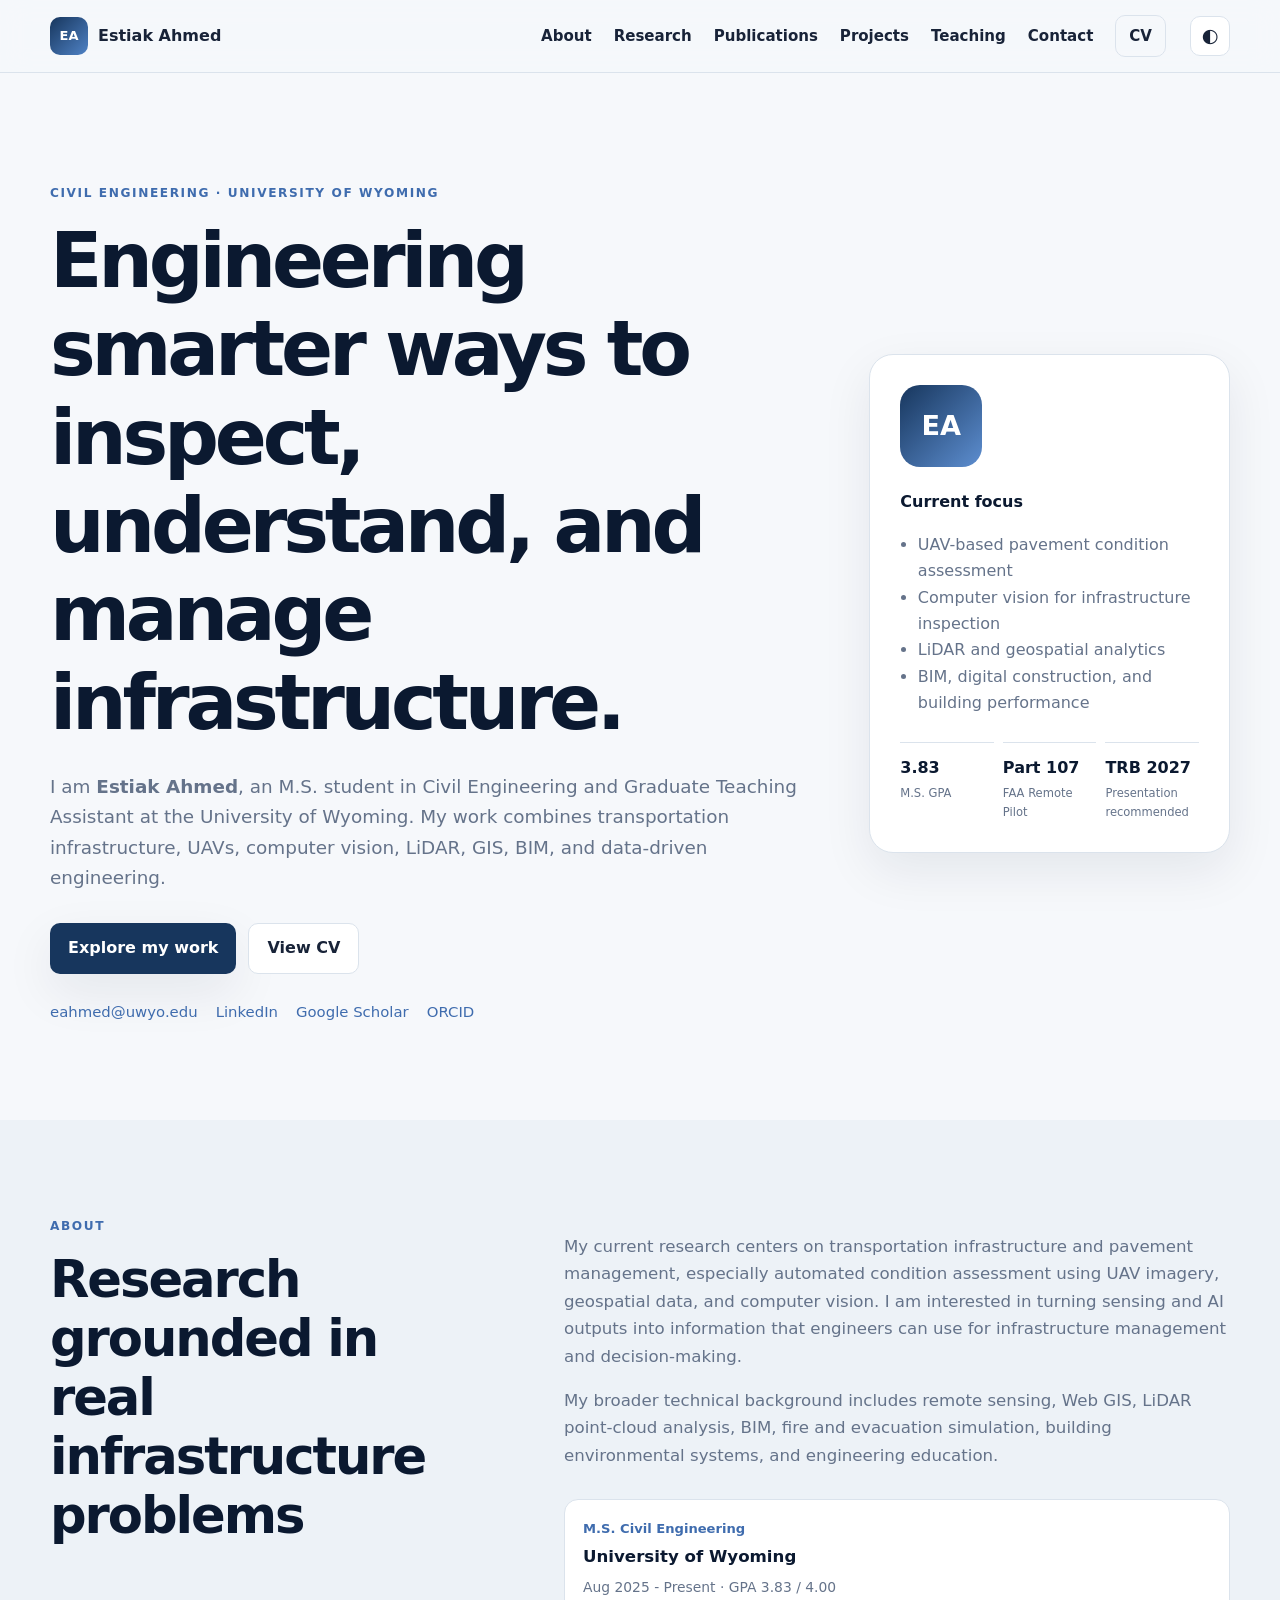
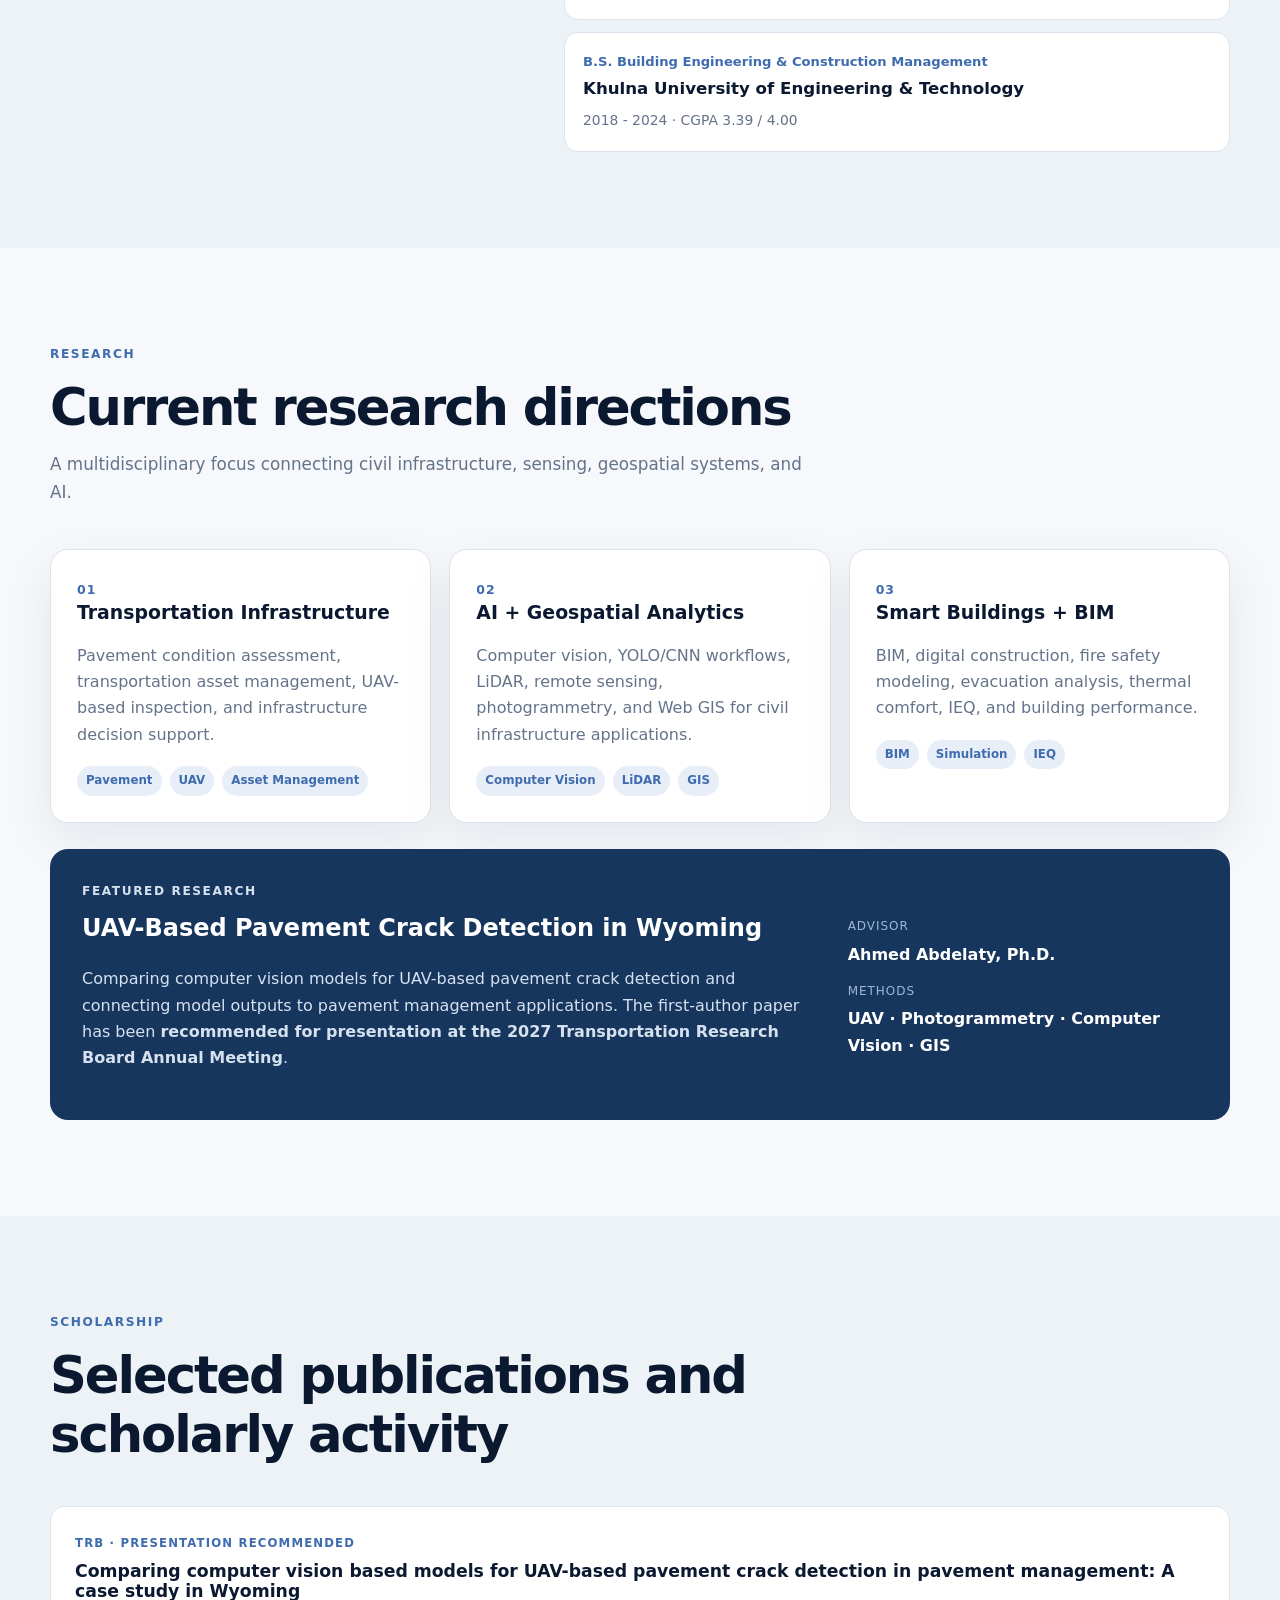
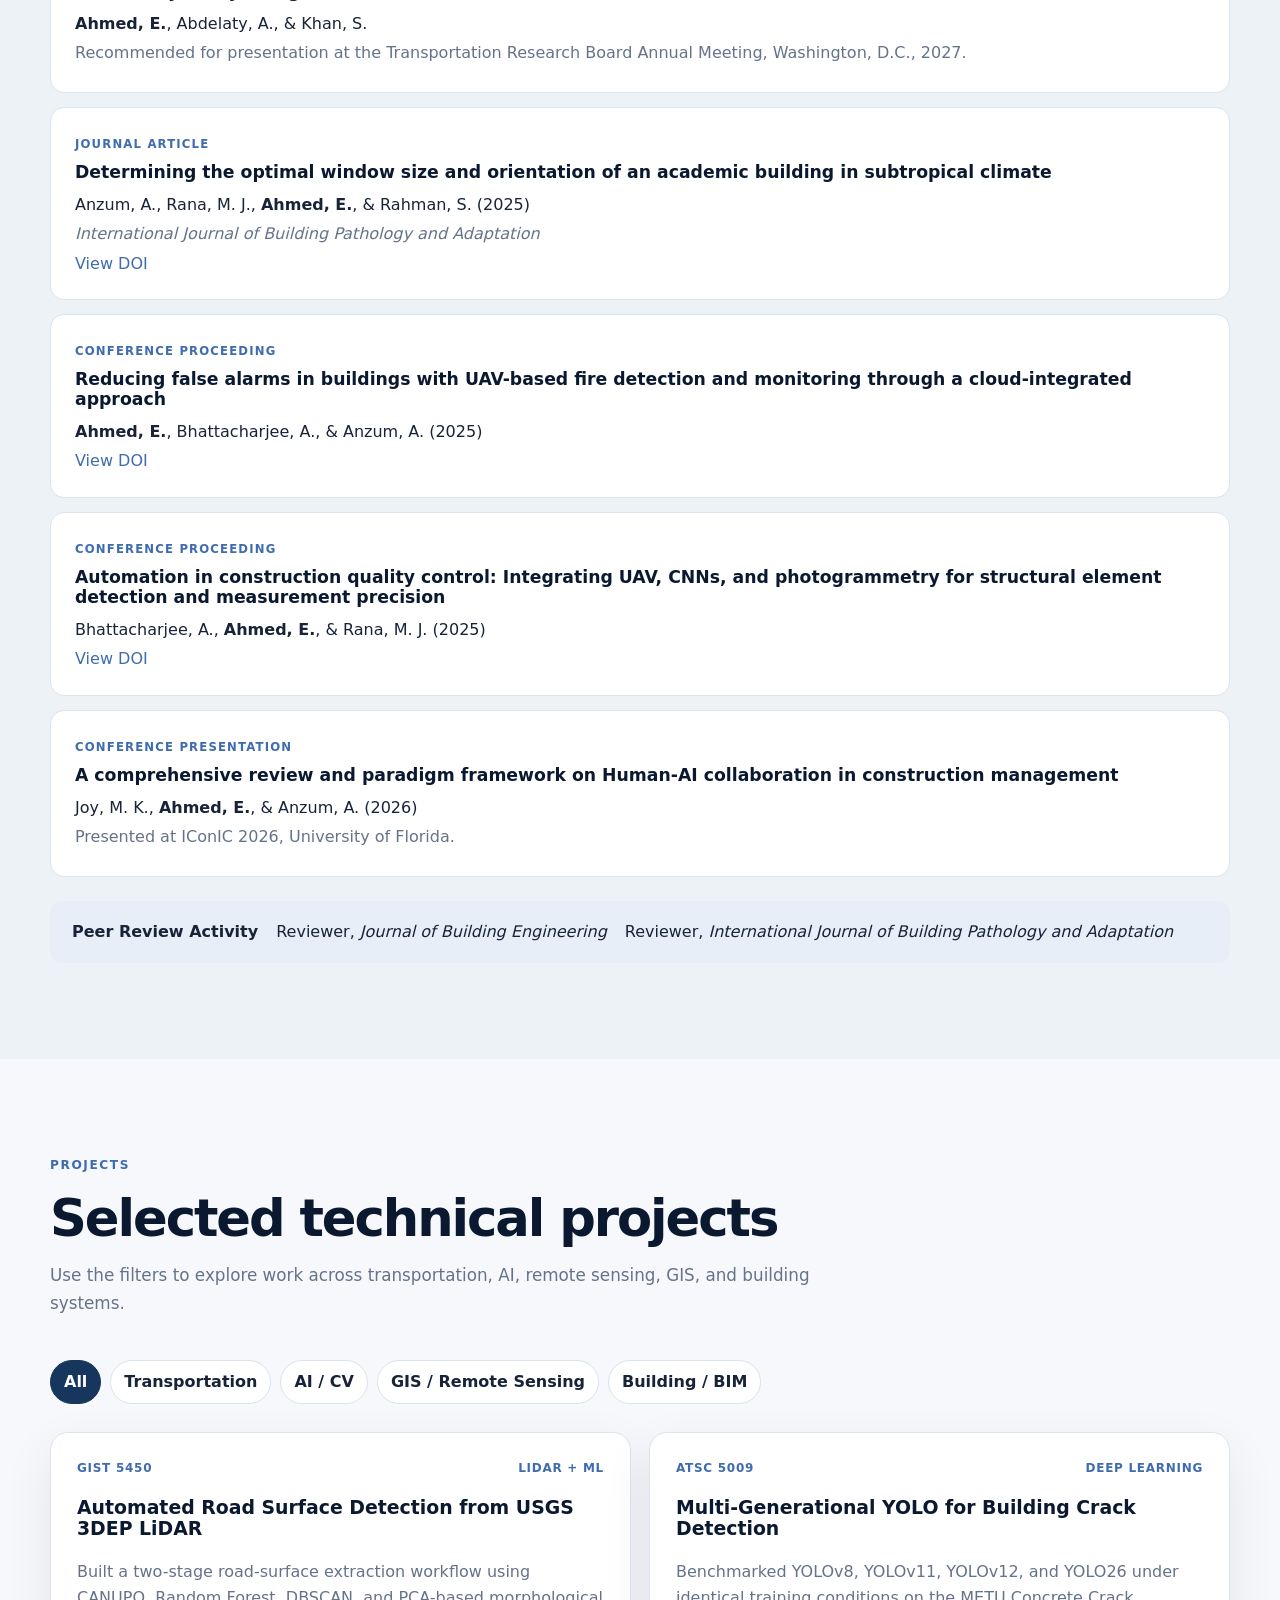
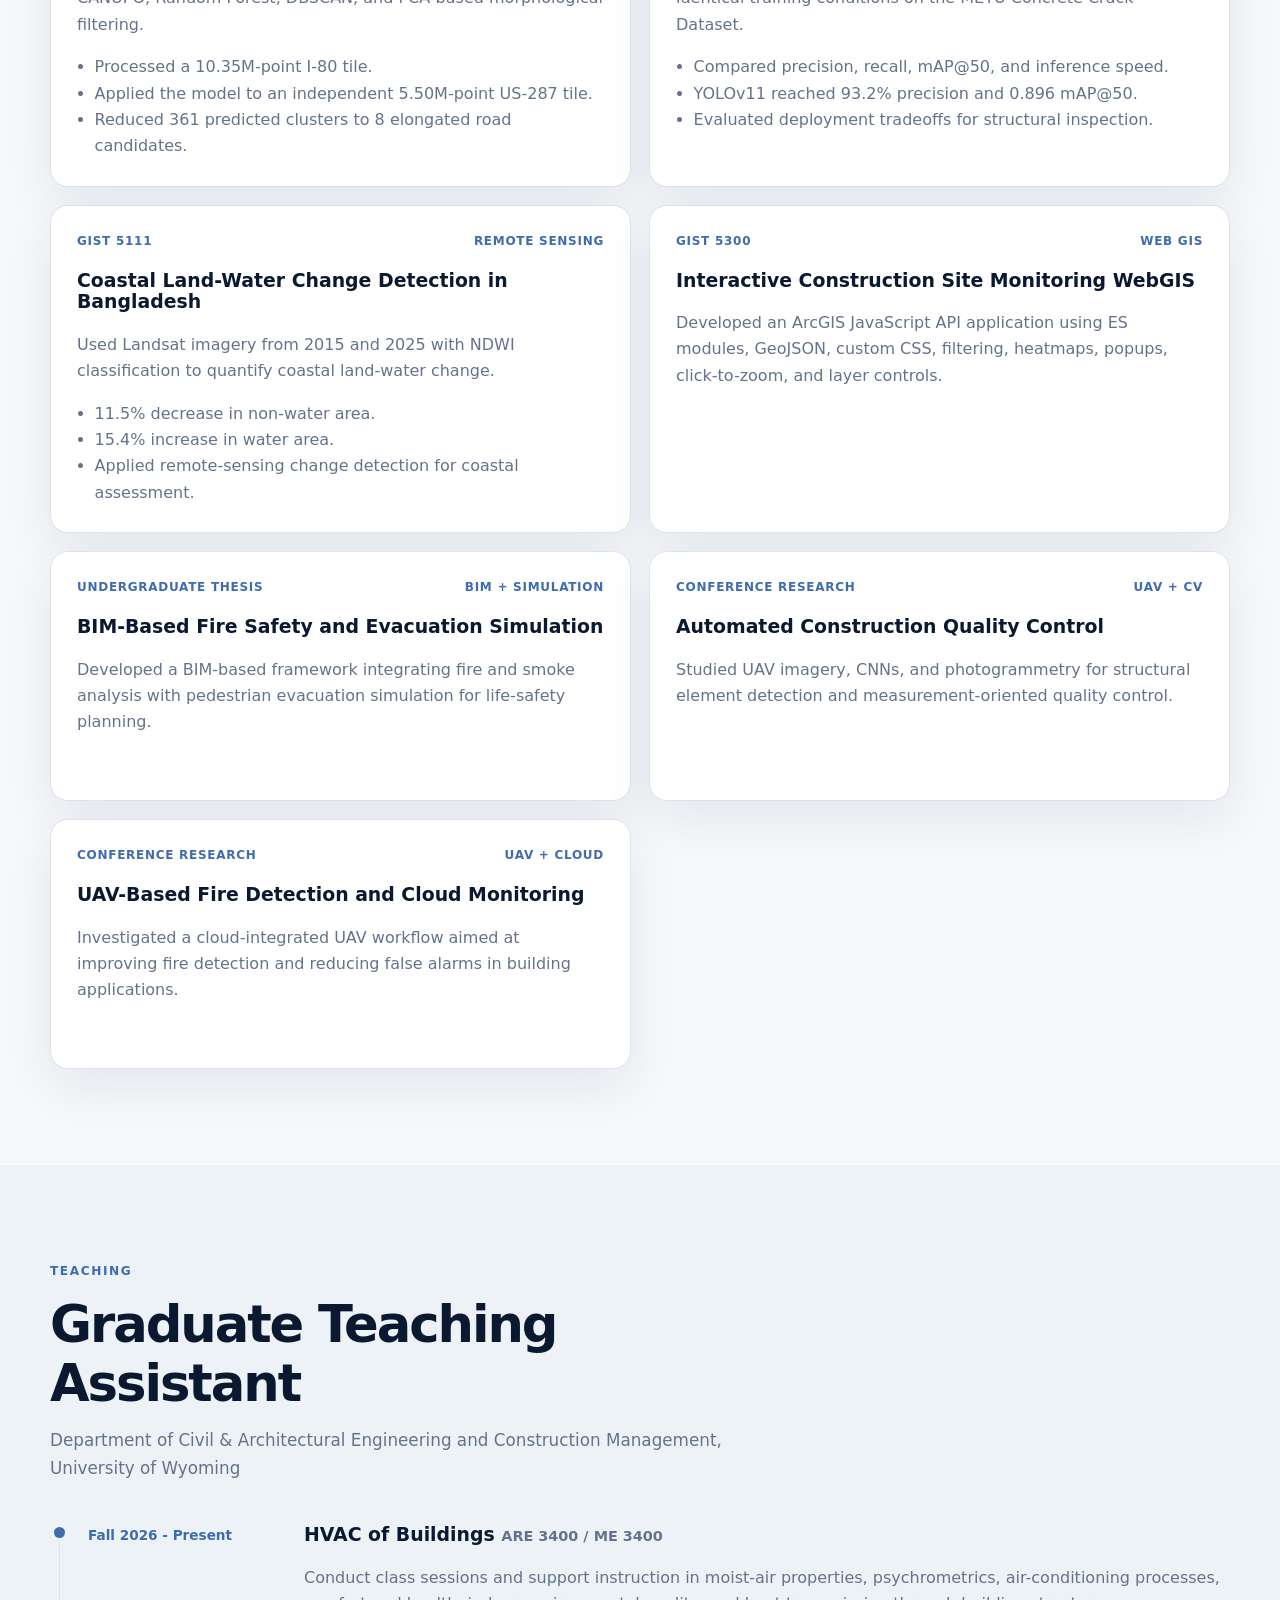
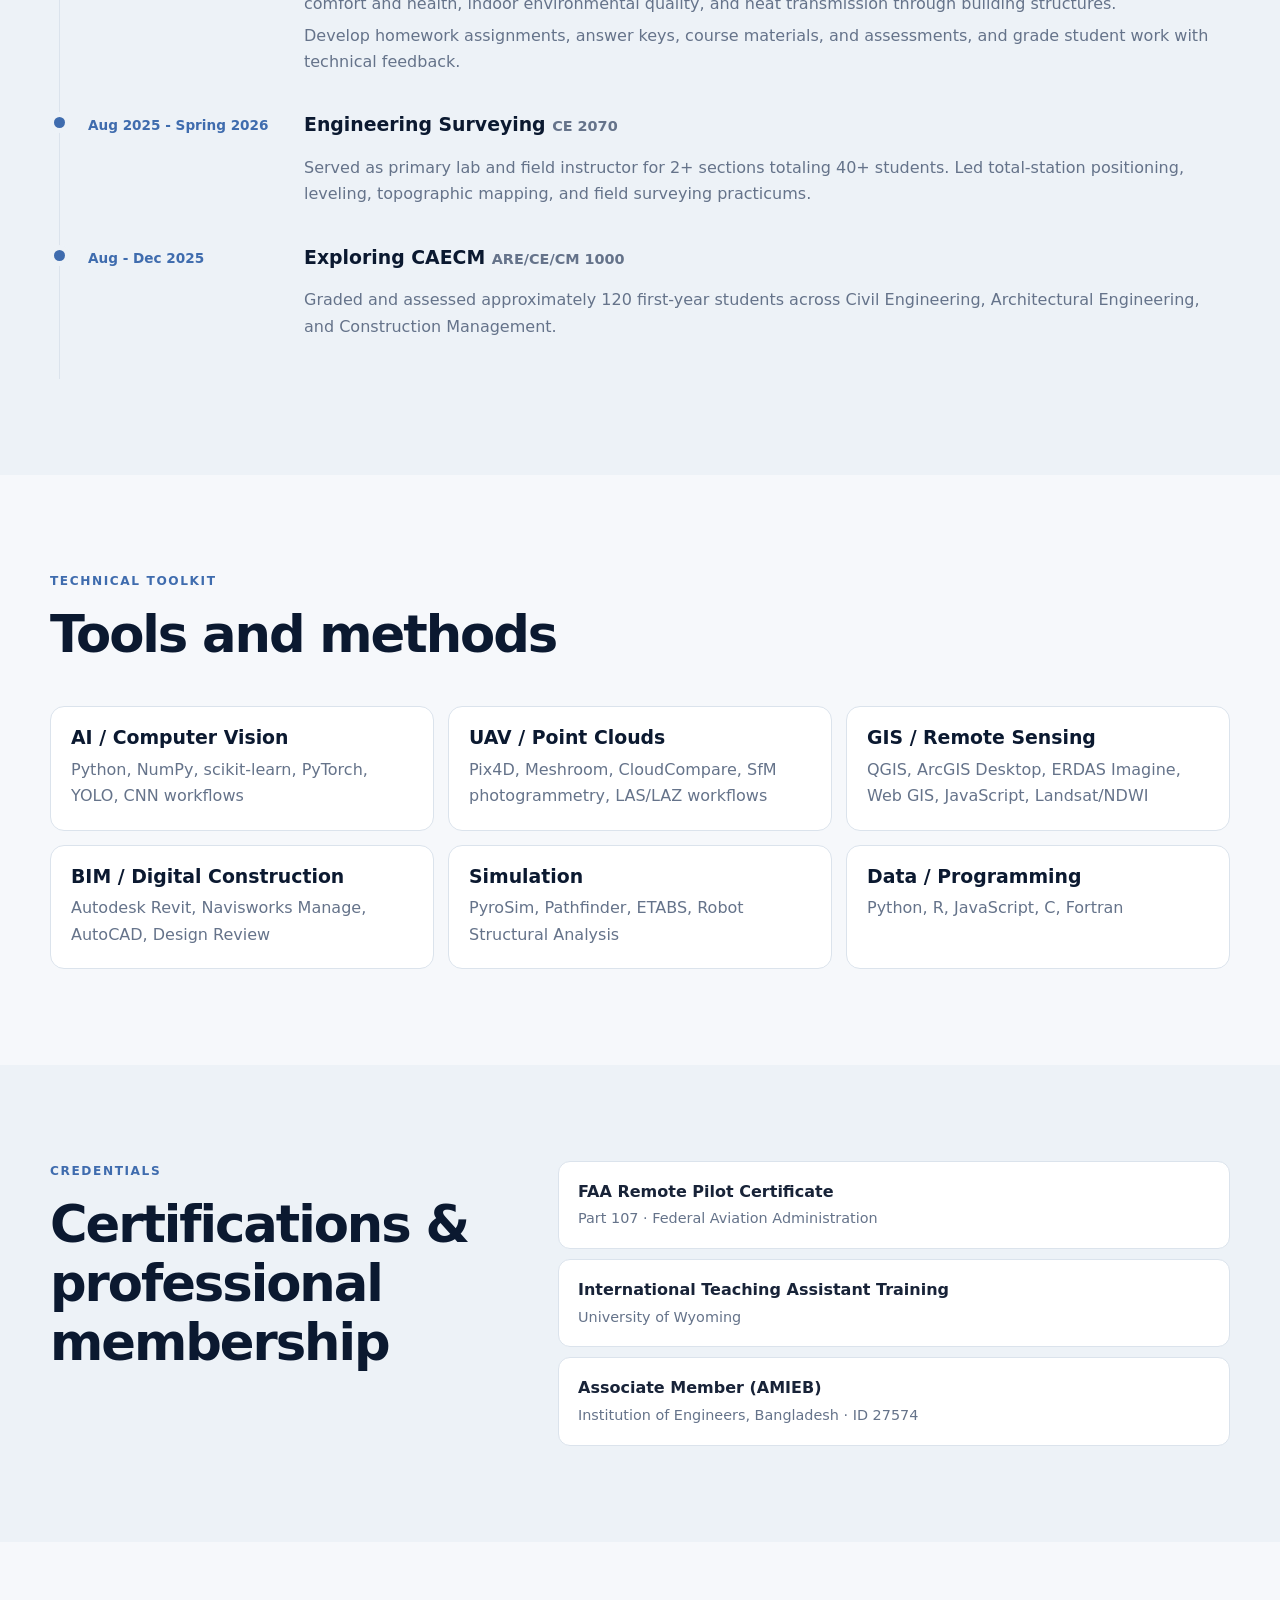
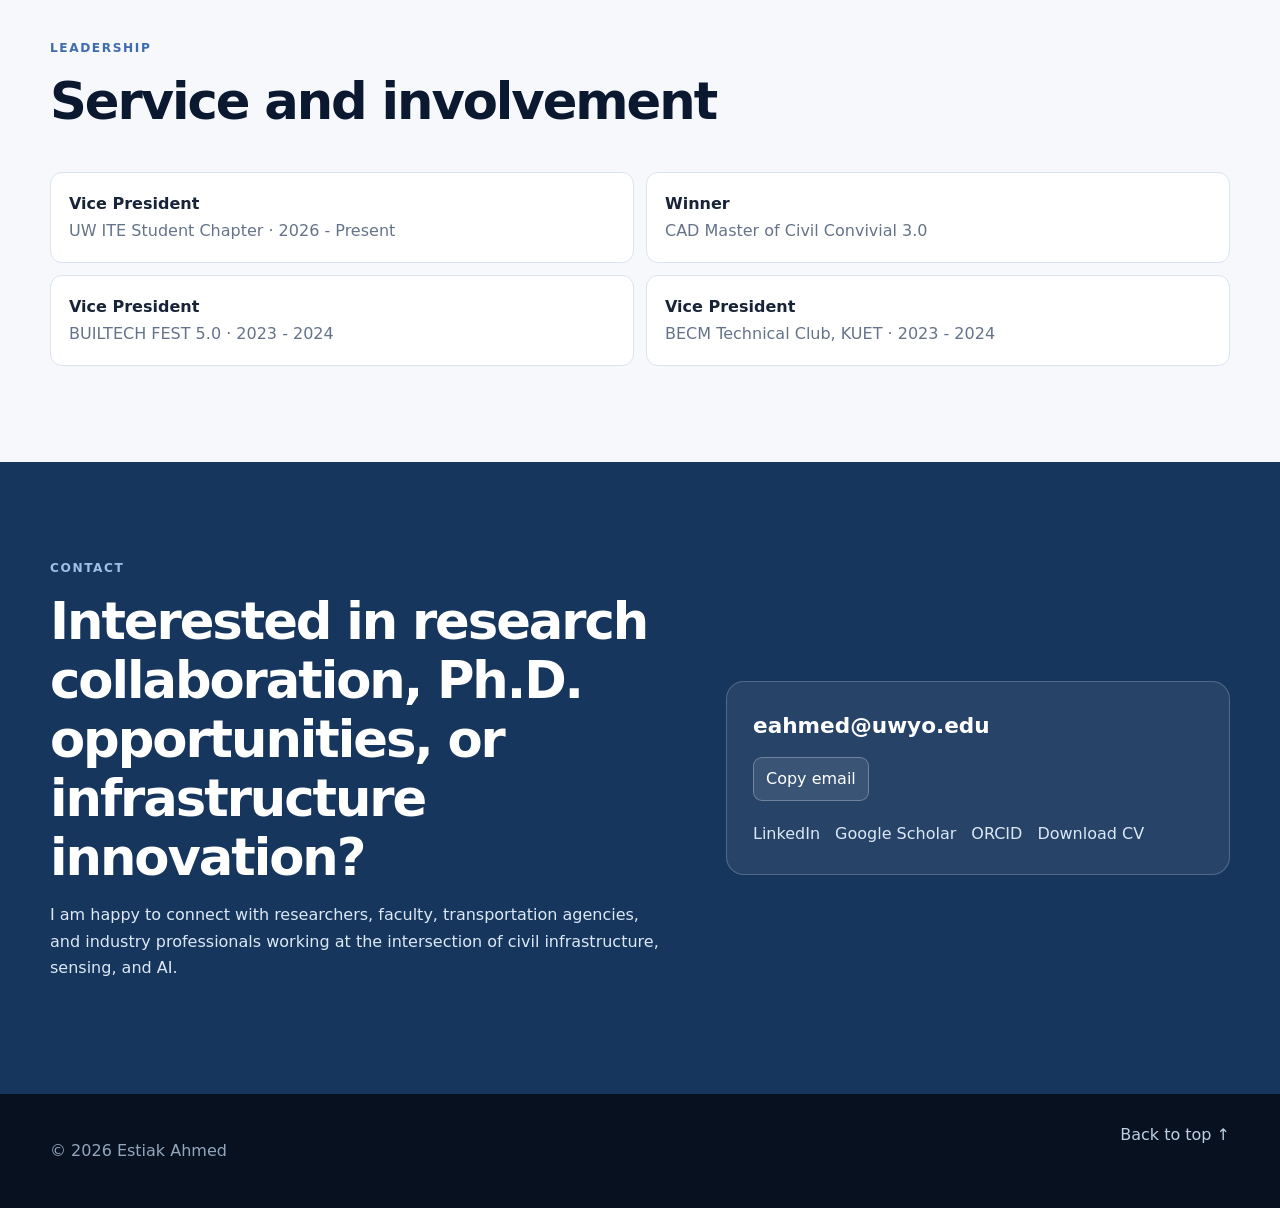
==== index.html @ f512a11a "Upload the website" ====
<!DOCTYPE html>
<html lang="en">
<head>
  <meta charset="UTF-8" />
  <meta name="viewport" content="width=device-width, initial-scale=1.0" />
  <meta name="description" content="Estiak Ahmed | Civil Engineering researcher working in transportation infrastructure, UAV inspection, computer vision, GIS, LiDAR, BIM, and building performance." />
  <meta name="keywords" content="Estiak Ahmed, Civil Engineering, University of Wyoming, UAV, Pavement, Computer Vision, LiDAR, GIS, BIM, Transportation, Research" />
  <meta name="author" content="Estiak Ahmed" />
  <meta property="og:title" content="Estiak Ahmed | Civil Engineering Researcher" />
  <meta property="og:description" content="Civil Engineering researcher at the University of Wyoming working on intelligent infrastructure inspection, UAVs, computer vision, GIS, LiDAR, and BIM." />
  <meta property="og:type" content="website" />
  <meta name="theme-color" content="#0b1930" />
  <title>Estiak Ahmed | Civil Engineering Researcher</title>
  <link rel="stylesheet" href="styles.css" />
</head>
<body>
<a class="skip-link" href="#main">Skip to content</a>
<header class="site-header" id="top"><div class="container nav-wrap">
  <a class="brand" href="#top"><span class="brand-mark">EA</span><span class="brand-text">Estiak Ahmed</span></a>
  <button class="nav-toggle" aria-label="Open navigation" aria-expanded="false"><span></span><span></span><span></span></button>
  <nav class="nav" aria-label="Primary navigation"><a href="#about">About</a><a href="#research">Research</a><a href="#publications">Publications</a><a href="#projects">Projects</a><a href="#teaching">Teaching</a><a href="#contact">Contact</a><a class="nav-cv" href="assets/Estiak_Ahmed_CV.pdf" target="_blank" rel="noopener">CV</a></nav>
  <button class="theme-toggle" aria-label="Toggle dark mode" title="Toggle dark mode">◐</button>
</div></header>
<main id="main">
<section class="hero section"><div class="container hero-grid">
<div class="hero-copy reveal"><p class="eyebrow">Civil Engineering · University of Wyoming</p><h1>Engineering smarter ways to inspect, understand, and manage infrastructure.</h1><p class="hero-lead">I am <strong>Estiak Ahmed</strong>, an M.S. student in Civil Engineering and Graduate Teaching Assistant at the University of Wyoming. My work combines transportation infrastructure, UAVs, computer vision, LiDAR, GIS, BIM, and data-driven engineering.</p><div class="hero-actions"><a class="button primary" href="#research">Explore my work</a><a class="button secondary" href="assets/Estiak_Ahmed_CV.pdf" target="_blank" rel="noopener">View CV</a></div><div class="hero-links"><a href="mailto:eahmed@uwyo.edu">eahmed@uwyo.edu</a><a href="https://www.linkedin.com/in/estiakahmed" target="_blank" rel="noopener">LinkedIn</a><a href="https://scholar.google.com/citations?hl=en&user=fXemIz8AAAAJ" target="_blank" rel="noopener">Google Scholar</a><a href="https://orcid.org/0009-0007-9692-7503" target="_blank" rel="noopener">ORCID</a></div></div>
<aside class="hero-card reveal"><div class="avatar">EA</div><p class="hero-card-title">Current focus</p><ul class="clean-list"><li>UAV-based pavement condition assessment</li><li>Computer vision for infrastructure inspection</li><li>LiDAR and geospatial analytics</li><li>BIM, digital construction, and building performance</li></ul><div class="quick-stats"><div><strong>3.83</strong><span>M.S. GPA</span></div><div><strong>Part 107</strong><span>FAA Remote Pilot</span></div><div><strong>TRB 2027</strong><span>Presentation recommended</span></div></div></aside>
</div></section>
<section class="section subtle" id="about"><div class="container split"><div class="section-heading reveal"><p class="eyebrow">About</p><h2>Research grounded in real infrastructure problems</h2></div><div class="prose reveal"><p>My current research centers on transportation infrastructure and pavement management, especially automated condition assessment using UAV imagery, geospatial data, and computer vision. I am interested in turning sensing and AI outputs into information that engineers can use for infrastructure management and decision-making.</p><p>My broader technical background includes remote sensing, Web GIS, LiDAR point-cloud analysis, BIM, fire and evacuation simulation, building environmental systems, and engineering education.</p><div class="education-card"><div><span class="label">M.S. Civil Engineering</span><strong>University of Wyoming</strong><small>Aug 2025 - Present · GPA 3.83 / 4.00</small></div><div><span class="label">B.S. Building Engineering & Construction Management</span><strong>Khulna University of Engineering & Technology</strong><small>2018 - 2024 · CGPA 3.39 / 4.00</small></div></div></div></div></section>
<section class="section" id="research"><div class="container"><div class="section-heading reveal"><p class="eyebrow">Research</p><h2>Current research directions</h2><p class="section-intro">A multidisciplinary focus connecting civil infrastructure, sensing, geospatial systems, and AI.</p></div><div class="card-grid three"><article class="info-card reveal"><span class="card-number">01</span><h3>Transportation Infrastructure</h3><p>Pavement condition assessment, transportation asset management, UAV-based inspection, and infrastructure decision support.</p><div class="tags"><span>Pavement</span><span>UAV</span><span>Asset Management</span></div></article><article class="info-card reveal"><span class="card-number">02</span><h3>AI + Geospatial Analytics</h3><p>Computer vision, YOLO/CNN workflows, LiDAR, remote sensing, photogrammetry, and Web GIS for civil infrastructure applications.</p><div class="tags"><span>Computer Vision</span><span>LiDAR</span><span>GIS</span></div></article><article class="info-card reveal"><span class="card-number">03</span><h3>Smart Buildings + BIM</h3><p>BIM, digital construction, fire safety modeling, evacuation analysis, thermal comfort, IEQ, and building performance.</p><div class="tags"><span>BIM</span><span>Simulation</span><span>IEQ</span></div></article></div><div class="featured-research reveal"><div><p class="eyebrow">Featured research</p><h3>UAV-Based Pavement Crack Detection in Wyoming</h3><p>Comparing computer vision models for UAV-based pavement crack detection and connecting model outputs to pavement management applications. The first-author paper has been <strong>recommended for presentation at the 2027 Transportation Research Board Annual Meeting</strong>.</p></div><div class="feature-meta"><span>Advisor</span><strong>Ahmed Abdelaty, Ph.D.</strong><span>Methods</span><strong>UAV · Photogrammetry · Computer Vision · GIS</strong></div></div></div></section>
<section class="section subtle" id="publications"><div class="container"><div class="section-heading reveal"><p class="eyebrow">Scholarship</p><h2>Selected publications and scholarly activity</h2></div><div class="publication-list">
<article class="publication reveal"><span class="pub-type">TRB · Presentation Recommended</span><h3>Comparing computer vision based models for UAV-based pavement crack detection in pavement management: A case study in Wyoming</h3><p><strong>Ahmed, E.</strong>, Abdelaty, A., & Khan, S.</p><p class="muted">Recommended for presentation at the Transportation Research Board Annual Meeting, Washington, D.C., 2027.</p></article>
<article class="publication reveal"><span class="pub-type">Journal Article</span><h3>Determining the optimal window size and orientation of an academic building in subtropical climate</h3><p>Anzum, A., Rana, M. J., <strong>Ahmed, E.</strong>, & Rahman, S. (2025)</p><p class="muted"><em>International Journal of Building Pathology and Adaptation</em></p><a href="https://doi.org/10.1108/IJBPA-11-2024-0232" target="_blank" rel="noopener">View DOI</a></article>
<article class="publication reveal"><span class="pub-type">Conference Proceeding</span><h3>Reducing false alarms in buildings with UAV-based fire detection and monitoring through a cloud-integrated approach</h3><p><strong>Ahmed, E.</strong>, Bhattacharjee, A., & Anzum, A. (2025)</p><a href="https://doi.org/10.2991/978-94-6463-884-4_15" target="_blank" rel="noopener">View DOI</a></article>
<article class="publication reveal"><span class="pub-type">Conference Proceeding</span><h3>Automation in construction quality control: Integrating UAV, CNNs, and photogrammetry for structural element detection and measurement precision</h3><p>Bhattacharjee, A., <strong>Ahmed, E.</strong>, & Rana, M. J. (2025)</p><a href="https://doi.org/10.2991/978-94-6463-884-4_22" target="_blank" rel="noopener">View DOI</a></article>
<article class="publication reveal"><span class="pub-type">Conference Presentation</span><h3>A comprehensive review and paradigm framework on Human-AI collaboration in construction management</h3><p>Joy, M. K., <strong>Ahmed, E.</strong>, & Anzum, A. (2026)</p><p class="muted">Presented at IConIC 2026, University of Florida.</p></article></div><div class="review-note reveal"><strong>Peer Review Activity</strong><span>Reviewer, <em>Journal of Building Engineering</em></span><span>Reviewer, <em>International Journal of Building Pathology and Adaptation</em></span></div></div></section>
<section class="section" id="projects"><div class="container"><div class="section-heading reveal"><p class="eyebrow">Projects</p><h2>Selected technical projects</h2><p class="section-intro">Use the filters to explore work across transportation, AI, remote sensing, GIS, and building systems.</p></div><div class="filter-row reveal"><button class="filter active" data-filter="all">All</button><button class="filter" data-filter="transportation">Transportation</button><button class="filter" data-filter="ai">AI / CV</button><button class="filter" data-filter="gis">GIS / Remote Sensing</button><button class="filter" data-filter="building">Building / BIM</button></div><div class="project-grid">
<article class="project-card reveal" data-category="transportation gis ai"><div class="project-topline"><span>GIST 5450</span><span>LiDAR + ML</span></div><h3>Automated Road Surface Detection from USGS 3DEP LiDAR</h3><p>Built a two-stage road-surface extraction workflow using CANUPO, Random Forest, DBSCAN, and PCA-based morphological filtering.</p><ul><li>Processed a 10.35M-point I-80 tile.</li><li>Applied the model to an independent 5.50M-point US-287 tile.</li><li>Reduced 361 predicted clusters to 8 elongated road candidates.</li></ul></article>
<article class="project-card reveal" data-category="ai building"><div class="project-topline"><span>ATSC 5009</span><span>Deep Learning</span></div><h3>Multi-Generational YOLO for Building Crack Detection</h3><p>Benchmarked YOLOv8, YOLOv11, YOLOv12, and YOLO26 under identical training conditions on the METU Concrete Crack Dataset.</p><ul><li>Compared precision, recall, mAP@50, and inference speed.</li><li>YOLOv11 reached 93.2% precision and 0.896 mAP@50.</li><li>Evaluated deployment tradeoffs for structural inspection.</li></ul></article>
<article class="project-card reveal" data-category="gis"><div class="project-topline"><span>GIST 5111</span><span>Remote Sensing</span></div><h3>Coastal Land-Water Change Detection in Bangladesh</h3><p>Used Landsat imagery from 2015 and 2025 with NDWI classification to quantify coastal land-water change.</p><ul><li>11.5% decrease in non-water area.</li><li>15.4% increase in water area.</li><li>Applied remote-sensing change detection for coastal assessment.</li></ul></article>
<article class="project-card reveal" data-category="gis"><div class="project-topline"><span>GIST 5300</span><span>Web GIS</span></div><h3>Interactive Construction Site Monitoring WebGIS</h3><p>Developed an ArcGIS JavaScript API application using ES modules, GeoJSON, custom CSS, filtering, heatmaps, popups, click-to-zoom, and layer controls.</p></article>
<article class="project-card reveal" data-category="building"><div class="project-topline"><span>Undergraduate Thesis</span><span>BIM + Simulation</span></div><h3>BIM-Based Fire Safety and Evacuation Simulation</h3><p>Developed a BIM-based framework integrating fire and smoke analysis with pedestrian evacuation simulation for life-safety planning.</p></article>
<article class="project-card reveal" data-category="ai building"><div class="project-topline"><span>Conference Research</span><span>UAV + CV</span></div><h3>Automated Construction Quality Control</h3><p>Studied UAV imagery, CNNs, and photogrammetry for structural element detection and measurement-oriented quality control.</p></article>
<article class="project-card reveal" data-category="ai building"><div class="project-topline"><span>Conference Research</span><span>UAV + Cloud</span></div><h3>UAV-Based Fire Detection and Cloud Monitoring</h3><p>Investigated a cloud-integrated UAV workflow aimed at improving fire detection and reducing false alarms in building applications.</p></article>
</div></div></section>
<section class="section subtle" id="teaching"><div class="container"><div class="section-heading reveal"><p class="eyebrow">Teaching</p><h2>Graduate Teaching Assistant</h2><p class="section-intro">Department of Civil & Architectural Engineering and Construction Management, University of Wyoming</p></div><div class="timeline"><article class="timeline-item reveal"><div class="timeline-date">Fall 2026 - Present</div><div><h3>HVAC of Buildings <span>ARE 3400 / ME 3400</span></h3><p>Conduct class sessions and support instruction in moist-air properties, psychrometrics, air-conditioning processes, comfort and health, indoor environmental quality, and heat transmission through building structures.</p><p>Develop homework assignments, answer keys, course materials, and assessments, and grade student work with technical feedback.</p></div></article><article class="timeline-item reveal"><div class="timeline-date">Aug 2025 - Spring 2026</div><div><h3>Engineering Surveying <span>CE 2070</span></h3><p>Served as primary lab and field instructor for 2+ sections totaling 40+ students. Led total-station positioning, leveling, topographic mapping, and field surveying practicums.</p></div></article><article class="timeline-item reveal"><div class="timeline-date">Aug - Dec 2025</div><div><h3>Exploring CAECM <span>ARE/CE/CM 1000</span></h3><p>Graded and assessed approximately 120 first-year students across Civil Engineering, Architectural Engineering, and Construction Management.</p></div></article></div></div></section>
<section class="section" id="skills"><div class="container"><div class="section-heading reveal"><p class="eyebrow">Technical Toolkit</p><h2>Tools and methods</h2></div><div class="skills-grid"><div class="skill-block reveal"><h3>AI / Computer Vision</h3><p>Python, NumPy, scikit-learn, PyTorch, YOLO, CNN workflows</p></div><div class="skill-block reveal"><h3>UAV / Point Clouds</h3><p>Pix4D, Meshroom, CloudCompare, SfM photogrammetry, LAS/LAZ workflows</p></div><div class="skill-block reveal"><h3>GIS / Remote Sensing</h3><p>QGIS, ArcGIS Desktop, ERDAS Imagine, Web GIS, JavaScript, Landsat/NDWI</p></div><div class="skill-block reveal"><h3>BIM / Digital Construction</h3><p>Autodesk Revit, Navisworks Manage, AutoCAD, Design Review</p></div><div class="skill-block reveal"><h3>Simulation</h3><p>PyroSim, Pathfinder, ETABS, Robot Structural Analysis</p></div><div class="skill-block reveal"><h3>Data / Programming</h3><p>Python, R, JavaScript, C, Fortran</p></div></div></div></section>
<section class="section subtle"><div class="container credentials-grid"><div class="reveal"><p class="eyebrow">Credentials</p><h2>Certifications & professional membership</h2></div><div class="credential-list reveal"><div><strong>FAA Remote Pilot Certificate</strong><span>Part 107 · Federal Aviation Administration</span></div><div><strong>International Teaching Assistant Training</strong><span>University of Wyoming</span></div><div><strong>Associate Member (AMIEB)</strong><span>Institution of Engineers, Bangladesh · ID 27574</span></div></div></div></section>
<section class="section" id="leadership"><div class="container"><div class="section-heading reveal"><p class="eyebrow">Leadership</p><h2>Service and involvement</h2></div><div class="leadership-grid"><div class="leadership-item reveal"><strong>Vice President</strong><span>UW ITE Student Chapter · 2026 - Present</span></div><div class="leadership-item reveal"><strong>Winner</strong><span>CAD Master of Civil Convivial 3.0</span></div><div class="leadership-item reveal"><strong>Vice President</strong><span>BUILTECH FEST 5.0 · 2023 - 2024</span></div><div class="leadership-item reveal"><strong>Vice President</strong><span>BECM Technical Club, KUET · 2023 - 2024</span></div></div></div></section>
<section class="section contact-section" id="contact"><div class="container contact-grid"><div class="reveal"><p class="eyebrow">Contact</p><h2>Interested in research collaboration, Ph.D. opportunities, or infrastructure innovation?</h2><p>I am happy to connect with researchers, faculty, transportation agencies, and industry professionals working at the intersection of civil infrastructure, sensing, and AI.</p></div><div class="contact-card reveal"><a class="contact-email" href="mailto:eahmed@uwyo.edu">eahmed@uwyo.edu</a><button class="copy-email" data-email="eahmed@uwyo.edu">Copy email</button><div class="contact-links"><a href="https://www.linkedin.com/in/estiakahmed" target="_blank" rel="noopener">LinkedIn</a><a href="https://scholar.google.com/citations?hl=en&user=fXemIz8AAAAJ" target="_blank" rel="noopener">Google Scholar</a><a href="https://orcid.org/0009-0007-9692-7503" target="_blank" rel="noopener">ORCID</a><a href="assets/Estiak_Ahmed_CV.pdf" target="_blank" rel="noopener">Download CV</a></div></div></div></section>
</main><footer class="site-footer"><div class="container footer-wrap"><p>© <span id="year"></span> Estiak Ahmed</p><a href="#top">Back to top ↑</a></div></footer><script src="script.js"></script></body></html>
---- styles.css ----
:root{--bg:#f6f8fb;--surface:#fff;--surface2:#edf2f7;--text:#182338;--muted:#65738a;--line:#dbe3ec;--navy:#0b1930;--navy2:#17365d;--accent:#3f6cae;--accentsoft:#e8eef8;--shadow:0 18px 50px rgba(12,31,56,.08);--radius:18px;--max:1180px}
body.dark{--bg:#08111f;--surface:#0d1a2d;--surface2:#12243b;--text:#eef4fb;--muted:#9aabc2;--line:#213653;--navy:#e7eef8;--navy2:#a9c4ea;--accent:#78a7e8;--accentsoft:#142a47;--shadow:0 18px 50px rgba(0,0,0,.24)}
*{box-sizing:border-box}html{scroll-behavior:smooth}body{margin:0;font-family:Inter,ui-sans-serif,system-ui,-apple-system,BlinkMacSystemFont,"Segoe UI",sans-serif;background:var(--bg);color:var(--text);line-height:1.65;transition:.25s}a{color:var(--accent);text-decoration:none}a:hover{text-decoration:underline;text-underline-offset:4px}button{font:inherit}.container{width:min(var(--max),calc(100% - 40px));margin:0 auto}.section{padding:96px 0}.subtle{background:var(--surface2)}
.skip-link{position:fixed;left:16px;top:-60px;z-index:2000;padding:10px 14px;background:var(--navy2);color:#fff;border-radius:8px}.skip-link:focus{top:16px}.site-header{position:sticky;top:0;z-index:1000;background:rgba(246,248,251,.9);backdrop-filter:blur(14px);border-bottom:1px solid var(--line)}body.dark .site-header{background:rgba(8,17,31,.9)}.nav-wrap{height:72px;display:flex;align-items:center;gap:24px}.brand{display:flex;align-items:center;gap:10px;color:var(--text);font-weight:800}.brand:hover{text-decoration:none}.brand-mark{display:grid;place-items:center;width:38px;height:38px;border-radius:10px;color:#fff;background:linear-gradient(135deg,#17365d,#4f82c5);font-size:13px}.nav{display:flex;align-items:center;gap:22px;margin-left:auto}.nav a{color:var(--text);font-weight:650;font-size:.94rem}.nav-cv{padding:8px 13px;border:1px solid var(--line);border-radius:10px}.theme-toggle,.nav-toggle{border:1px solid var(--line);background:var(--surface);color:var(--text);border-radius:10px;cursor:pointer}.theme-toggle{width:40px;height:40px;font-size:1.2rem}.nav-toggle{display:none;width:42px;height:42px;padding:9px}.nav-toggle span{display:block;height:2px;background:currentColor;margin:5px 0}
.hero{padding-top:110px;min-height:82vh;display:flex;align-items:center}.hero-grid{display:grid;grid-template-columns:1.35fr .65fr;gap:70px;align-items:center}.eyebrow{color:var(--accent);font-size:.76rem;letter-spacing:.13em;text-transform:uppercase;font-weight:850;margin:0 0 14px}h1,h2,h3{color:var(--navy);line-height:1.15;margin-top:0}h1{font-size:clamp(2.7rem,6vw,5.8rem);letter-spacing:-.055em;max-width:970px;margin-bottom:25px}h2{font-size:clamp(2rem,4vw,3.4rem);letter-spacing:-.04em;margin-bottom:14px}h3{font-size:1.18rem}.hero-lead{font-size:1.15rem;color:var(--muted);max-width:760px}.hero-actions{display:flex;gap:12px;flex-wrap:wrap;margin:30px 0 26px}.button{display:inline-flex;align-items:center;justify-content:center;padding:11px 18px;border-radius:10px;font-weight:800}.button:hover{text-decoration:none;transform:translateY(-1px)}.primary{background:var(--navy2);color:#fff;box-shadow:var(--shadow)}.secondary{border:1px solid var(--line);background:var(--surface);color:var(--text)}.hero-links{display:flex;gap:18px;flex-wrap:wrap;font-size:.93rem}.hero-card{background:var(--surface);border:1px solid var(--line);border-radius:24px;padding:30px;box-shadow:var(--shadow)}.avatar{width:82px;height:82px;display:grid;place-items:center;border-radius:20px;color:#fff;background:linear-gradient(135deg,#17365d,#5d8ed0);font-size:1.7rem;font-weight:900;margin-bottom:22px}.hero-card-title{font-weight:850;color:var(--navy)}.clean-list{padding-left:1.1rem;color:var(--muted)}.quick-stats{display:grid;grid-template-columns:repeat(3,1fr);gap:9px;margin-top:25px}.quick-stats div{border-top:1px solid var(--line);padding-top:12px}.quick-stats strong{display:block;color:var(--navy);font-size:1rem}.quick-stats span{display:block;color:var(--muted);font-size:.72rem;margin-top:3px}
.split{display:grid;grid-template-columns:.8fr 1.2fr;gap:70px}.section-heading{max-width:760px;margin-bottom:42px}.section-intro{color:var(--muted);font-size:1.05rem;margin:0}.prose{color:var(--muted);font-size:1.04rem}.education-card{margin-top:30px;display:grid;gap:12px}.education-card>div{background:var(--surface);border:1px solid var(--line);border-radius:14px;padding:18px}.education-card .label{color:var(--accent);font-weight:800;font-size:.82rem;display:block}.education-card strong{color:var(--navy);display:block;margin:3px 0}.education-card small{color:var(--muted)}.card-grid{display:grid;gap:18px}.card-grid.three{grid-template-columns:repeat(3,1fr)}.info-card,.project-card{background:var(--surface);border:1px solid var(--line);border-radius:var(--radius);padding:26px;box-shadow:var(--shadow)}.card-number{color:var(--accent);font-weight:900;font-size:.78rem;letter-spacing:.08em}.info-card p,.project-card p,.project-card li{color:var(--muted)}.tags{display:flex;gap:8px;flex-wrap:wrap;margin-top:18px}.tags span{font-size:.74rem;font-weight:750;background:var(--accentsoft);color:var(--accent);padding:5px 9px;border-radius:999px}.featured-research{margin-top:26px;display:grid;grid-template-columns:1.35fr .65fr;gap:38px;padding:32px;border-radius:var(--radius);background:#17365d;color:#eaf1fb}.featured-research h3{color:#fff;font-size:1.5rem}.featured-research p{color:#d6e1f0}.feature-meta{display:grid;align-content:center;gap:5px}.feature-meta span{color:#9fb7d4;font-size:.75rem;text-transform:uppercase;letter-spacing:.08em;margin-top:8px}.feature-meta strong{color:#fff}
.publication-list{display:grid;gap:14px}.publication{background:var(--surface);border:1px solid var(--line);border-radius:14px;padding:22px 24px;transition:.2s}.publication:hover{transform:translateY(-2px);border-color:var(--accent)}.publication h3{margin:7px 0 9px;font-size:1.08rem}.publication p{margin:3px 0}.pub-type{color:var(--accent);font-size:.73rem;text-transform:uppercase;letter-spacing:.1em;font-weight:850}.muted{color:var(--muted)}.review-note{margin-top:24px;padding:18px 22px;background:var(--accentsoft);border-radius:12px;display:flex;gap:18px;flex-wrap:wrap;align-items:center}.filter-row{display:flex;gap:9px;flex-wrap:wrap;margin-bottom:28px}.filter{border:1px solid var(--line);background:var(--surface);color:var(--text);padding:8px 13px;border-radius:999px;cursor:pointer;font-weight:750}.filter.active{background:var(--navy2);color:#fff;border-color:var(--navy2)}.project-grid{display:grid;grid-template-columns:repeat(2,1fr);gap:18px}.project-card{min-height:250px}.project-card.hidden{display:none}.project-topline{display:flex;justify-content:space-between;gap:15px;color:var(--accent);font-size:.75rem;font-weight:850;text-transform:uppercase;letter-spacing:.06em}.project-card h3{margin-top:18px}.project-card ul{padding-left:1.1rem;margin-bottom:0}
.timeline{border-left:1px solid var(--line);margin-left:9px}.timeline-item{position:relative;display:grid;grid-template-columns:190px 1fr;gap:26px;padding:0 0 34px 28px}.timeline-item:before{content:"";position:absolute;left:-6px;top:3px;width:11px;height:11px;border-radius:50%;background:var(--accent);box-shadow:0 0 0 5px var(--bg)}.subtle .timeline-item:before{box-shadow:0 0 0 5px var(--surface2)}.timeline-date{color:var(--accent);font-weight:800;font-size:.85rem}.timeline-item h3 span{color:var(--muted);font-weight:600;font-size:.9rem}.timeline-item p{color:var(--muted);margin:5px 0}.skills-grid{display:grid;grid-template-columns:repeat(3,1fr);gap:14px}.skill-block{padding:20px;border:1px solid var(--line);background:var(--surface);border-radius:14px}.skill-block h3{margin-bottom:8px}.skill-block p{color:var(--muted);margin:0}.credentials-grid{display:grid;grid-template-columns:.8fr 1.2fr;gap:60px;align-items:start}.credential-list{display:grid;gap:10px}.credential-list div{padding:17px 19px;background:var(--surface);border:1px solid var(--line);border-radius:12px}.credential-list strong,.credential-list span{display:block}.credential-list span{color:var(--muted);font-size:.9rem;margin-top:2px}.leadership-grid{display:grid;grid-template-columns:repeat(2,1fr);gap:12px}.leadership-item{padding:18px;border:1px solid var(--line);border-radius:12px;background:var(--surface)}.leadership-item strong,.leadership-item span{display:block}.leadership-item span{color:var(--muted)}
.contact-section{background:#17365d;color:#dce8f6}.contact-section h2{color:#fff}.contact-section .eyebrow{color:#9fc0eb}.contact-grid{display:grid;grid-template-columns:1.1fr .9fr;gap:60px;align-items:center}.contact-card{padding:26px;border:1px solid rgba(255,255,255,.2);border-radius:18px;background:rgba(255,255,255,.07)}.contact-email{display:block;color:#fff;font-size:1.35rem;font-weight:850;margin-bottom:13px}.copy-email{border:1px solid rgba(255,255,255,.28);background:rgba(255,255,255,.09);color:#fff;border-radius:9px;padding:8px 12px;cursor:pointer;margin-bottom:20px}.contact-links{display:flex;gap:15px;flex-wrap:wrap}.contact-links a{color:#dce8f6}.site-footer{padding:28px 0;background:#07111f;color:#93a6be}.footer-wrap{display:flex;justify-content:space-between;gap:20px}.site-footer a{color:#bed0e5}.reveal{opacity:0;transform:translateY(18px);transition:opacity .55s ease,transform .55s ease}.reveal.visible{opacity:1;transform:translateY(0)}
@media(max-width:940px){.nav-toggle{display:block;margin-left:auto}.nav{position:absolute;left:20px;right:20px;top:64px;display:none;flex-direction:column;align-items:stretch;gap:3px;background:var(--surface);border:1px solid var(--line);border-radius:14px;padding:12px;box-shadow:var(--shadow)}.nav.open{display:flex}.nav a{padding:10px 8px}.hero-grid,.split,.featured-research,.contact-grid,.credentials-grid{grid-template-columns:1fr}.card-grid.three,.skills-grid{grid-template-columns:repeat(2,1fr)}.hero{min-height:auto}}
@media(max-width:680px){.container{width:min(100% - 28px,var(--max))}.section{padding:72px 0}.brand-text{display:none}.hero{padding-top:74px}h1{font-size:2.75rem}.quick-stats{grid-template-columns:1fr}.card-grid.three,.project-grid,.skills-grid,.leadership-grid{grid-template-columns:1fr}.timeline-item{grid-template-columns:1fr;gap:5px}.hero-card{padding:23px}.featured-research{padding:24px}.footer-wrap{flex-direction:column}}
@media(prefers-reduced-motion:reduce){html{scroll-behavior:auto}.reveal{opacity:1;transform:none;transition:none}}
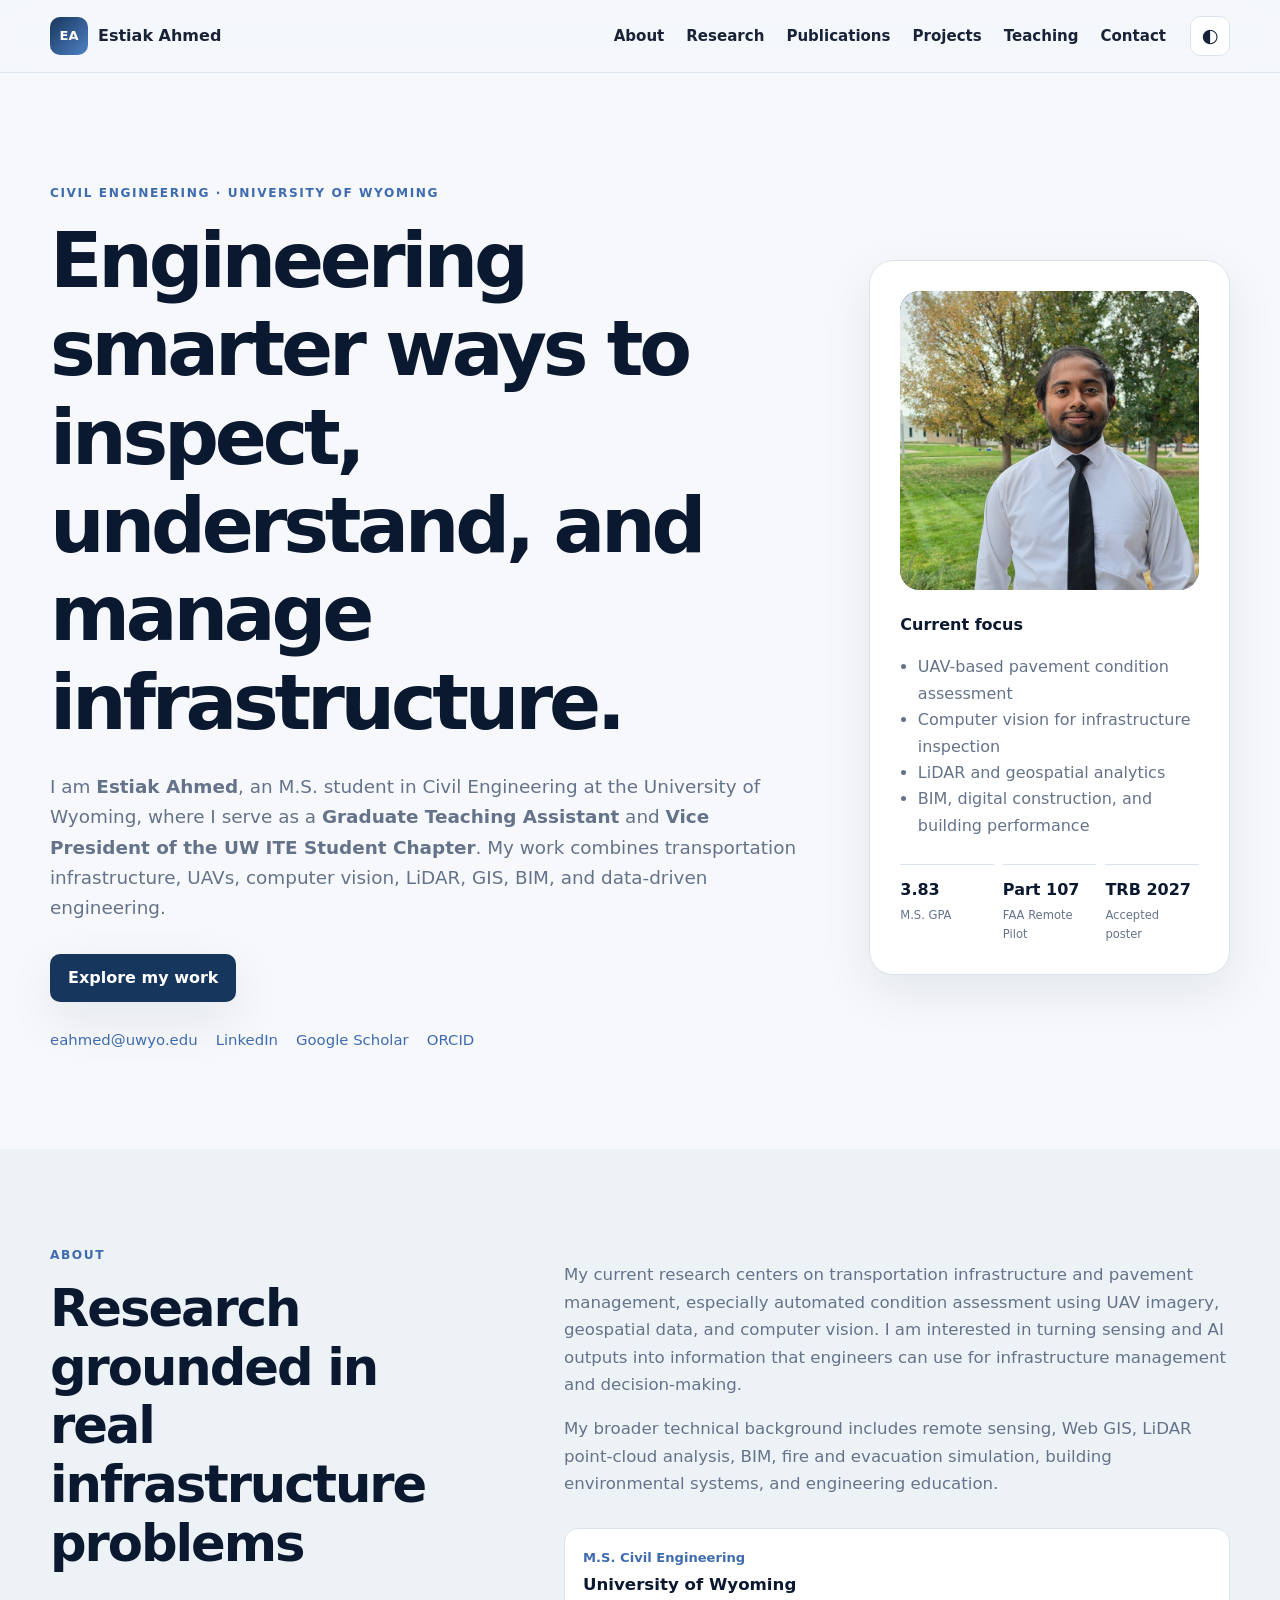
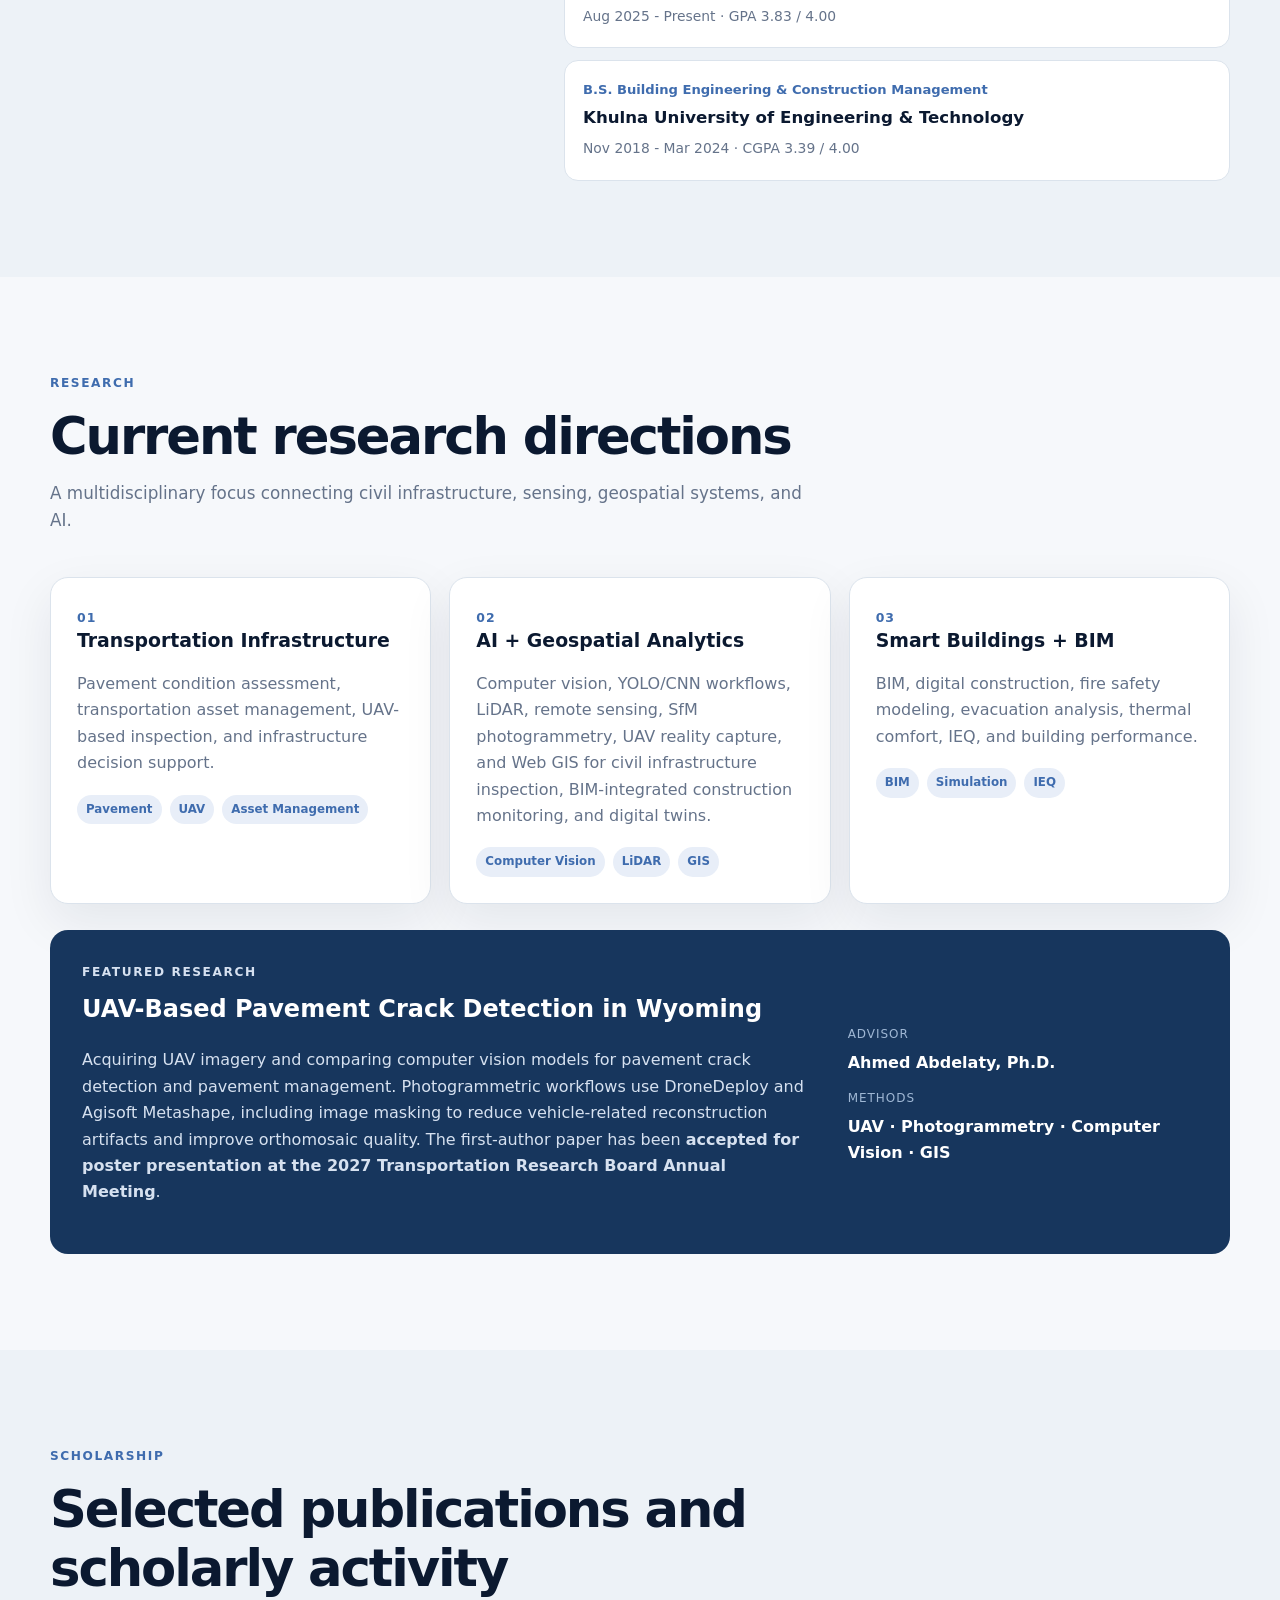
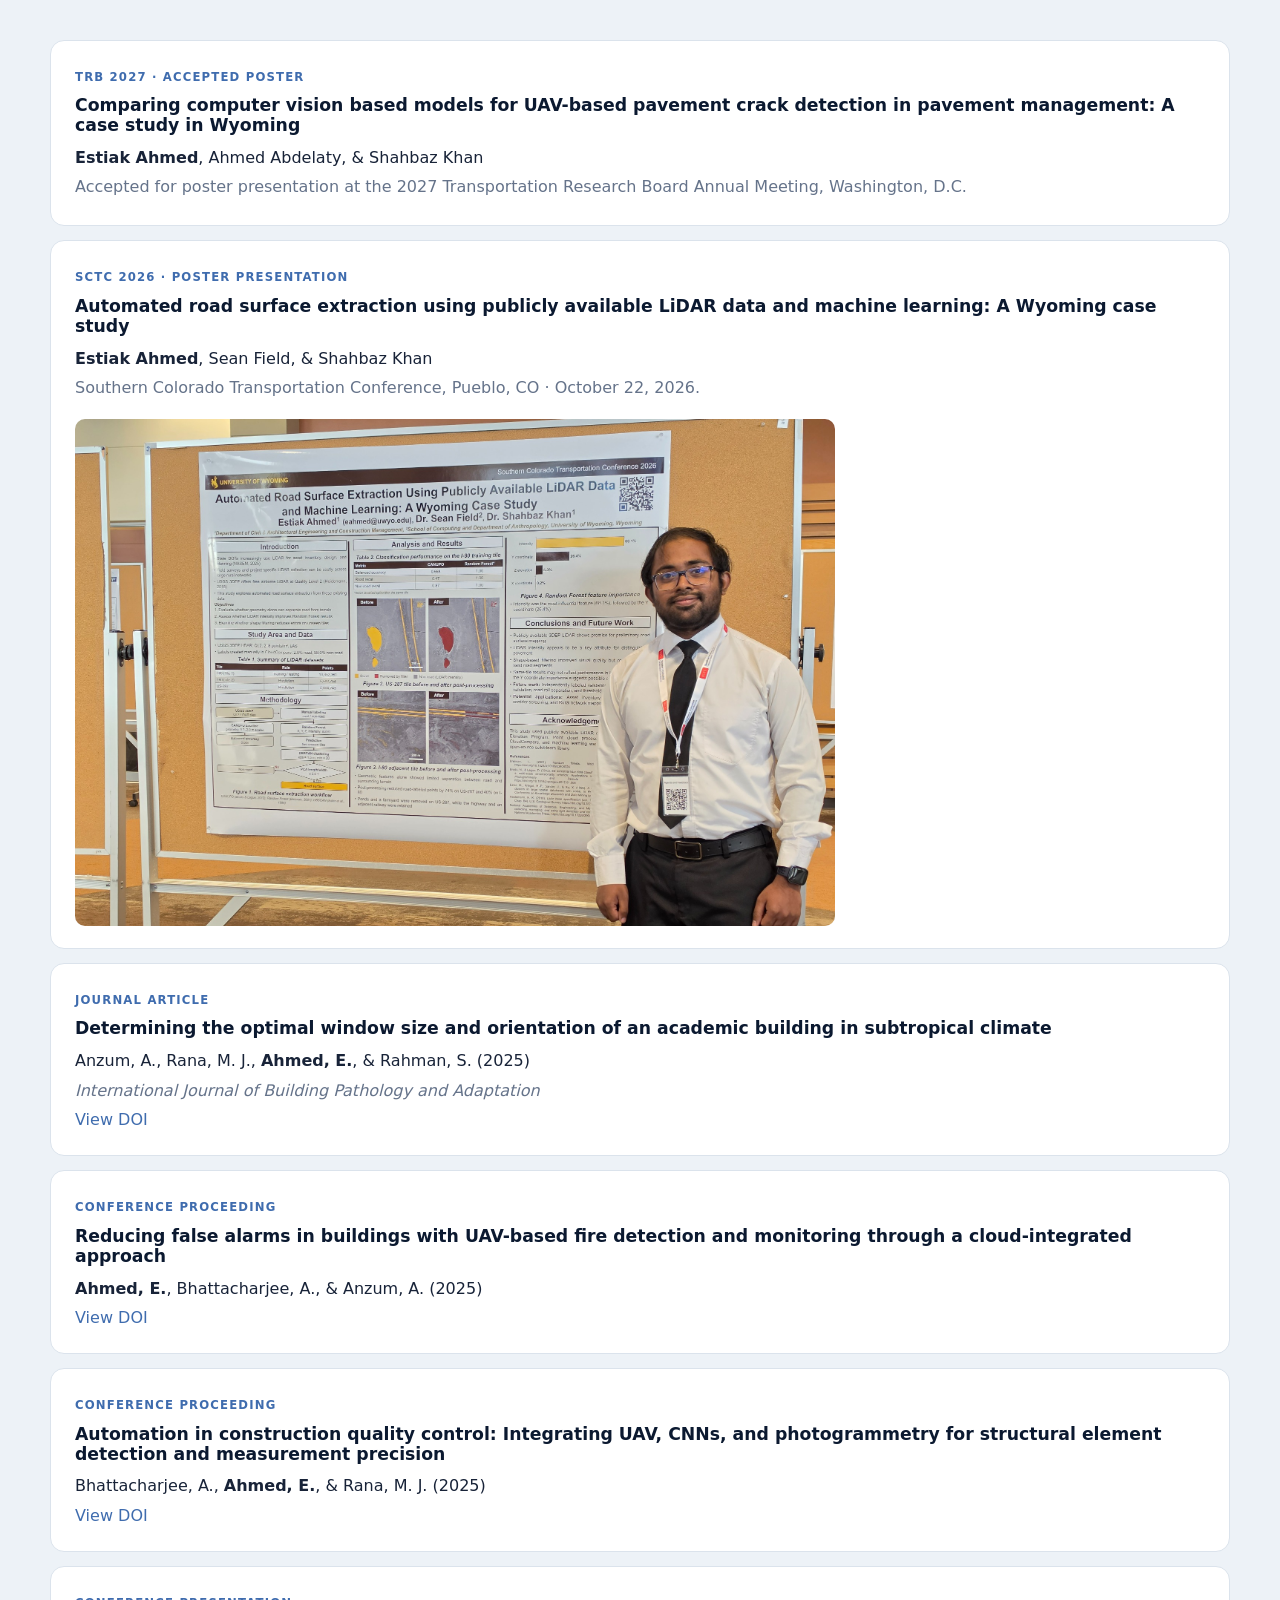
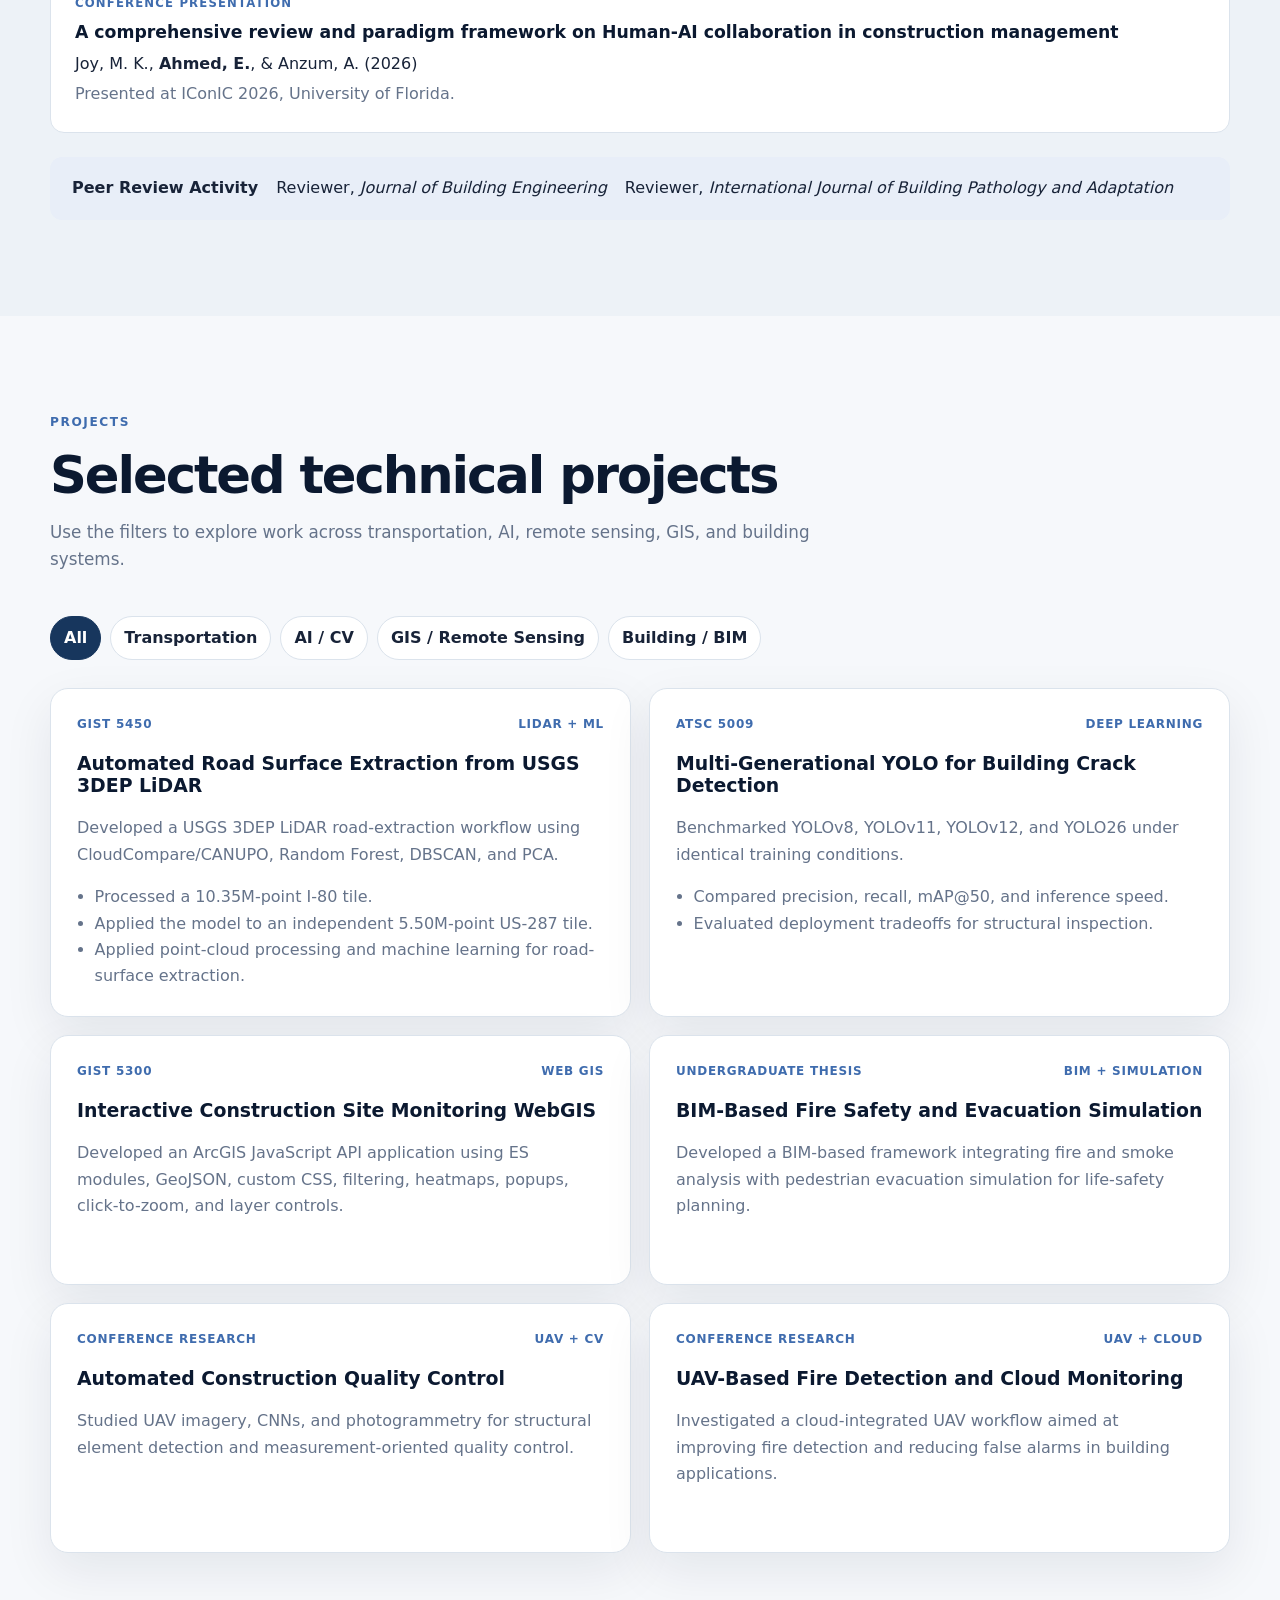
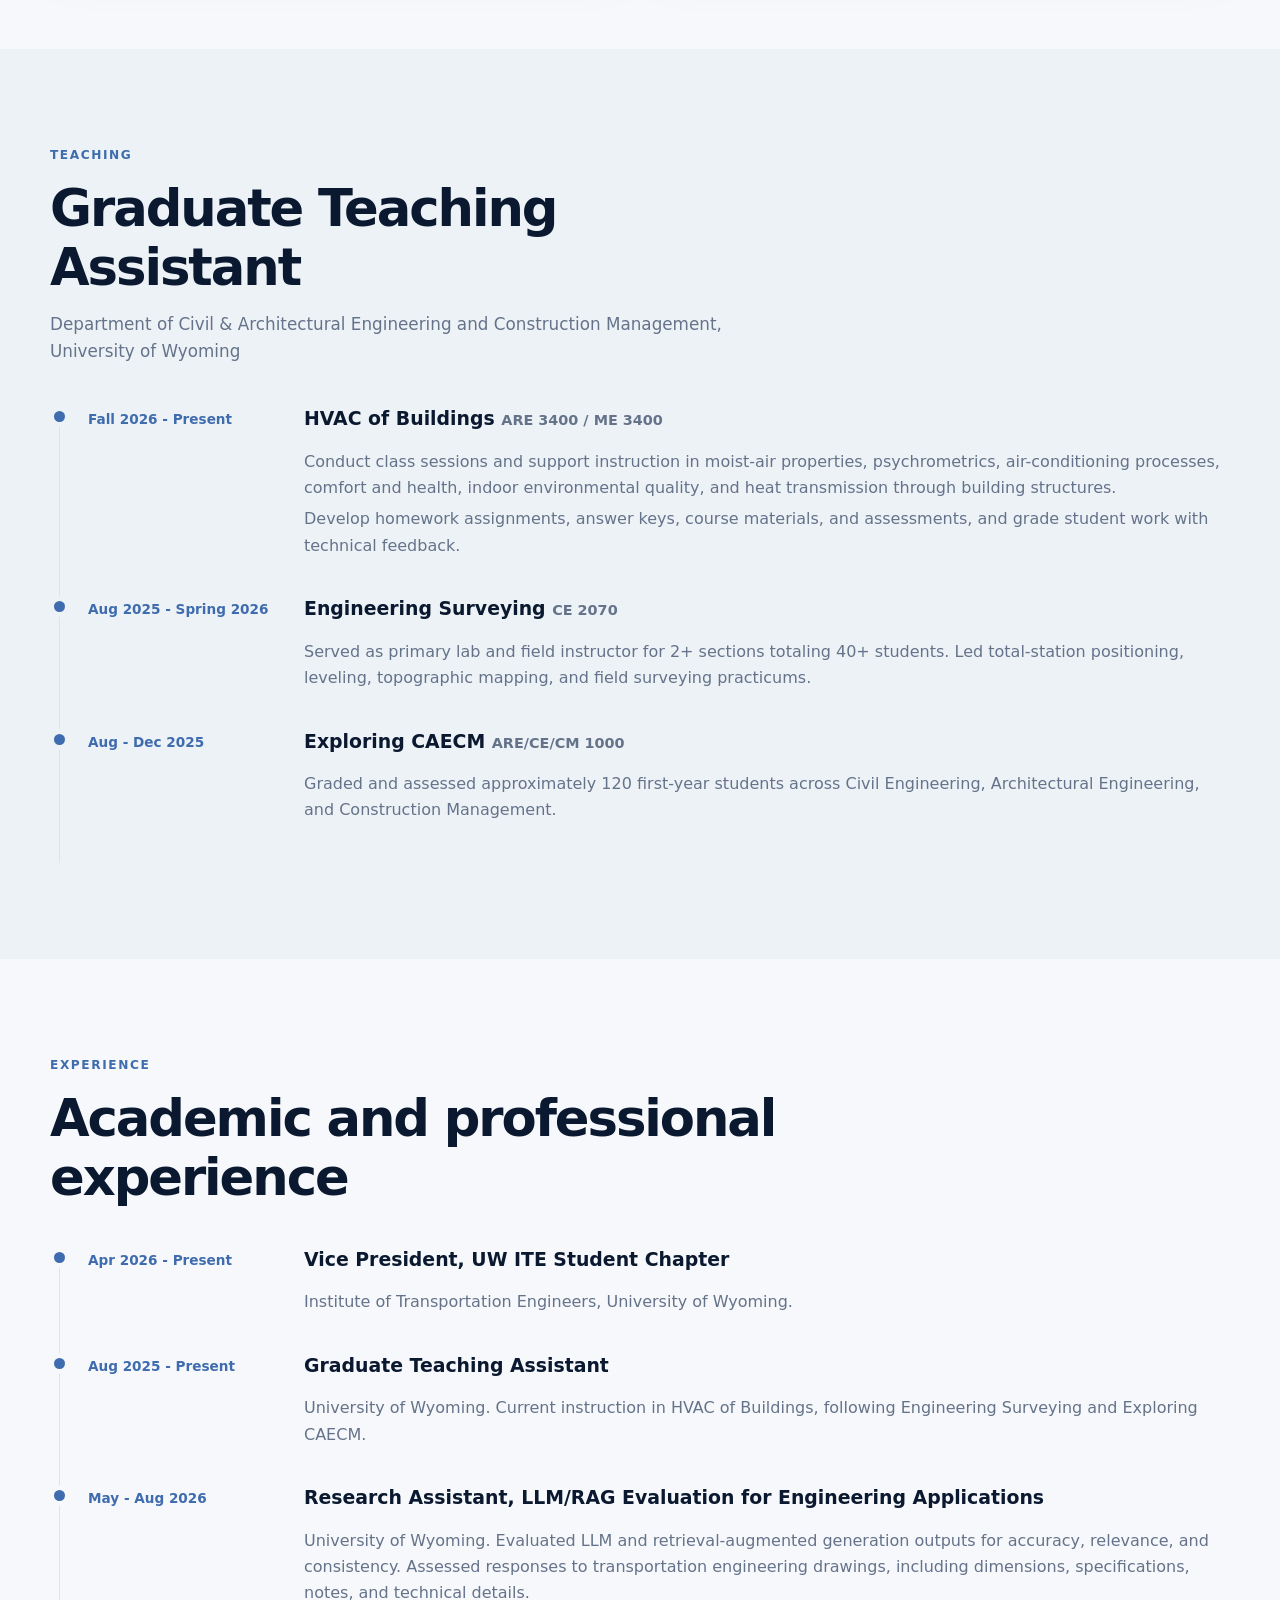
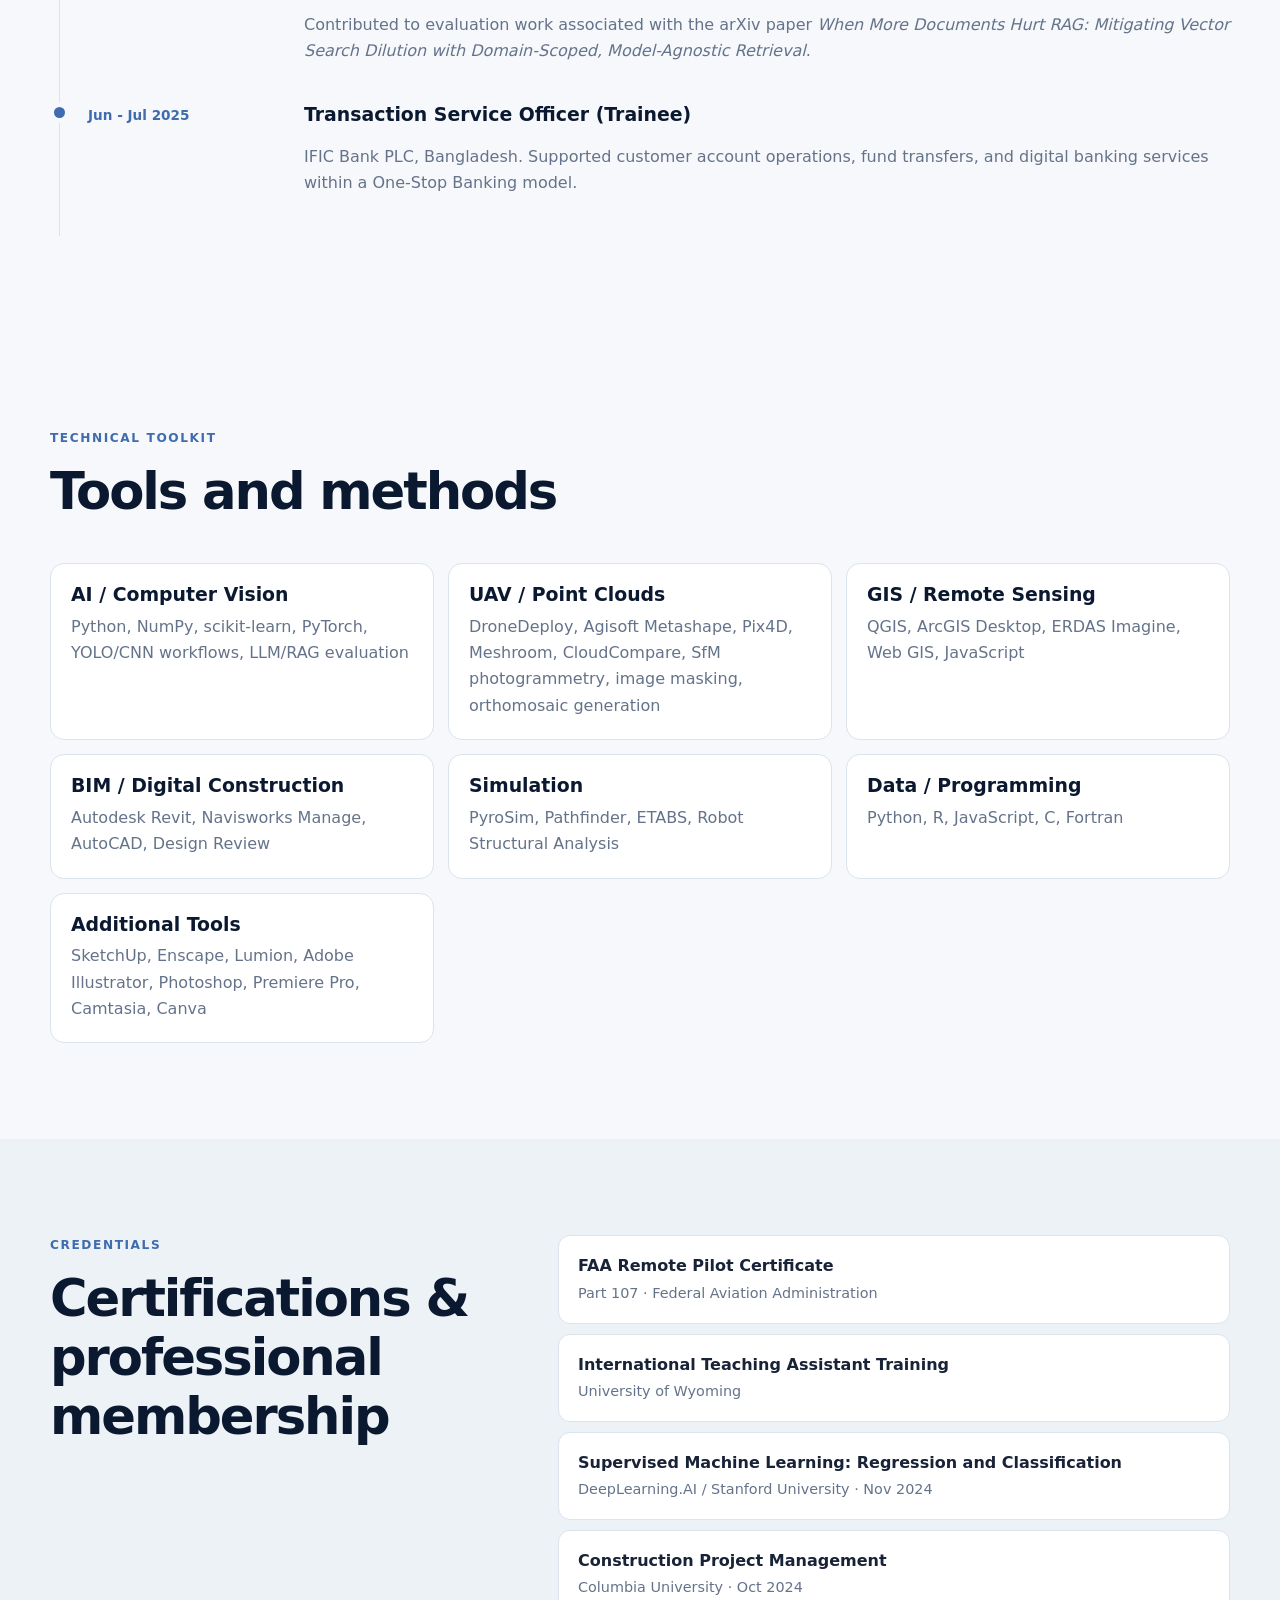
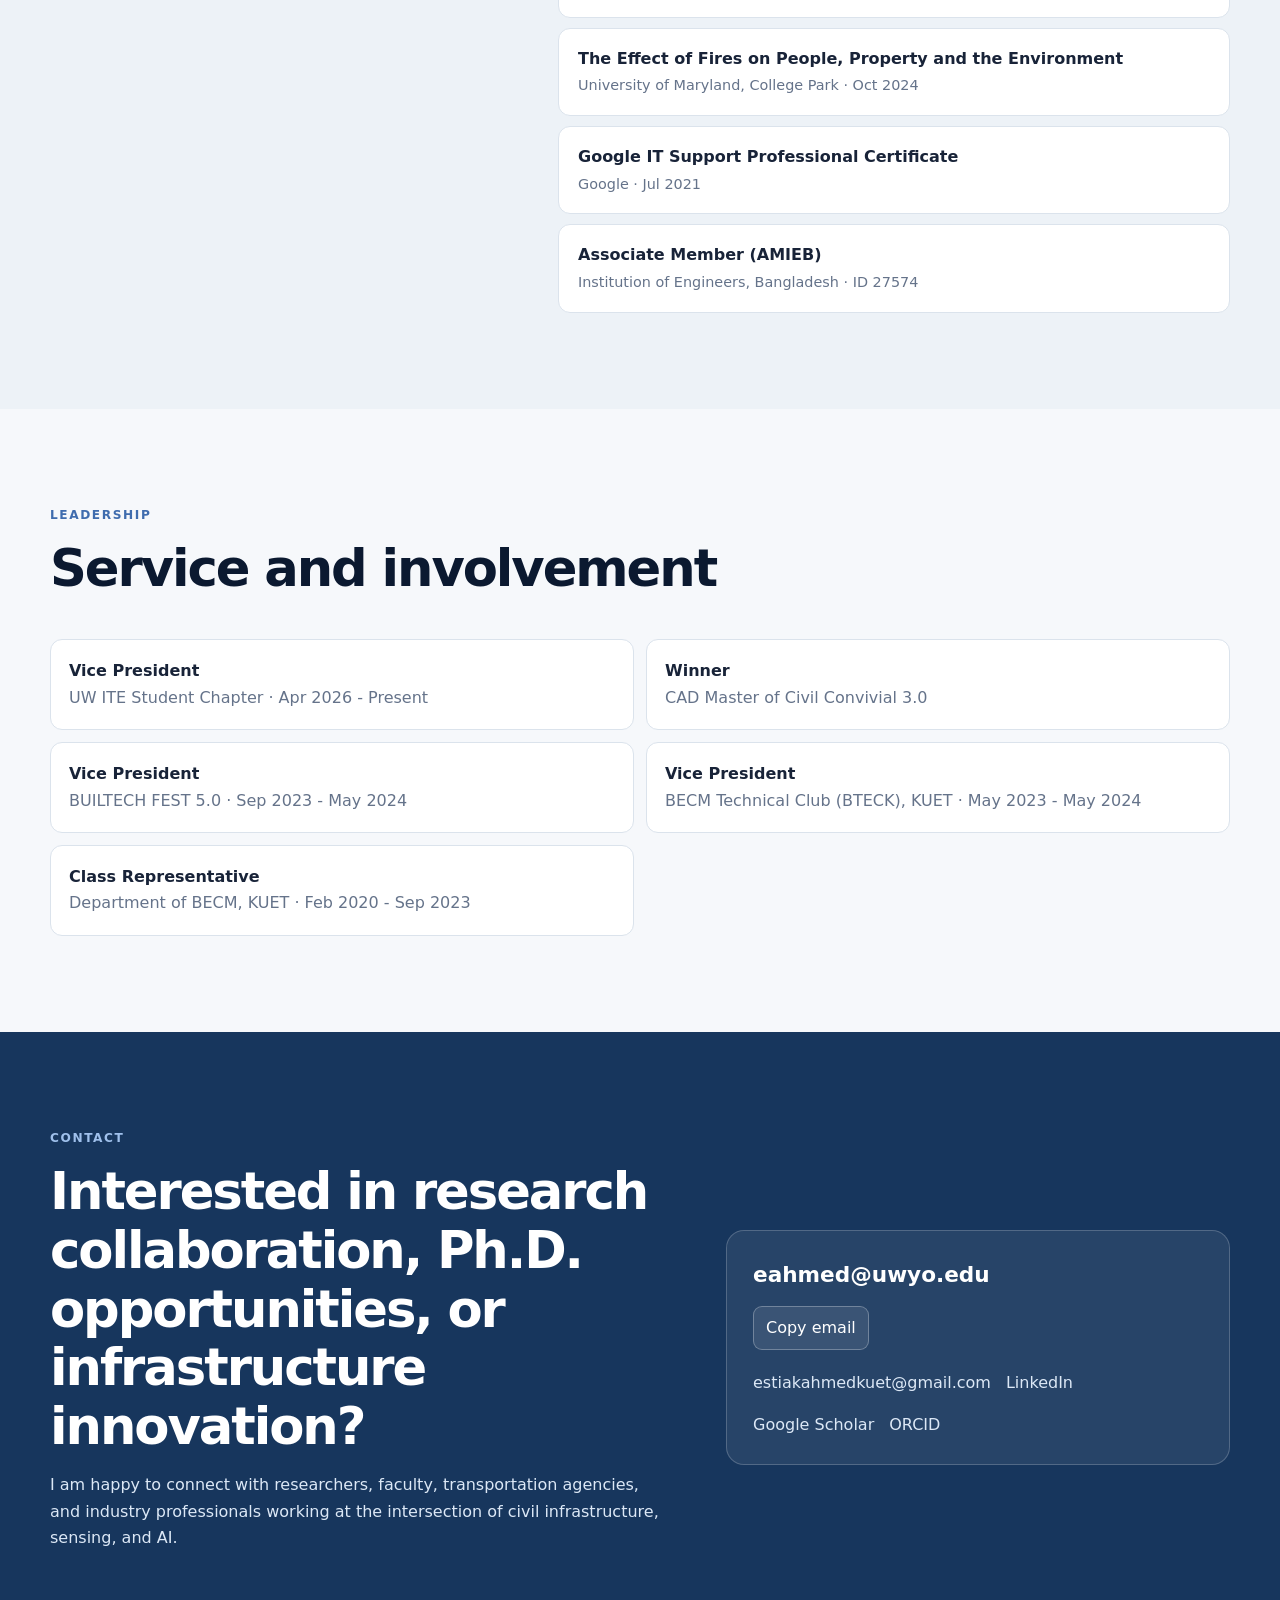
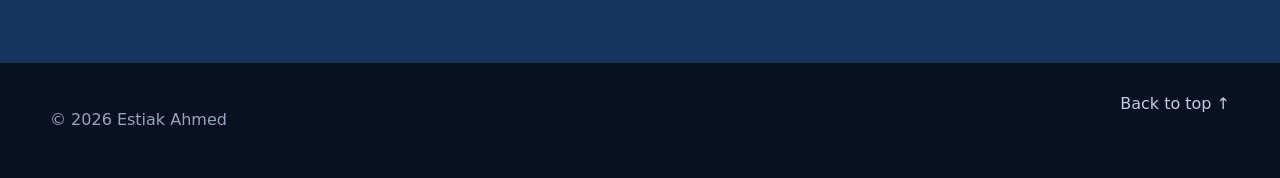
==== commit 24d714d9: "Update the  photo and some description" ====
--- a/index.html
+++ b/index.html
@@ -18,34 +18,35 @@
 <header class="site-header" id="top"><div class="container nav-wrap">
   <a class="brand" href="#top"><span class="brand-mark">EA</span><span class="brand-text">Estiak Ahmed</span></a>
   <button class="nav-toggle" aria-label="Open navigation" aria-expanded="false"><span></span><span></span><span></span></button>
-  <nav class="nav" aria-label="Primary navigation"><a href="#about">About</a><a href="#research">Research</a><a href="#publications">Publications</a><a href="#projects">Projects</a><a href="#teaching">Teaching</a><a href="#contact">Contact</a><a class="nav-cv" href="assets/Estiak_Ahmed_CV.pdf" target="_blank" rel="noopener">CV</a></nav>
+  <nav class="nav" aria-label="Primary navigation"><a href="#about">About</a><a href="#research">Research</a><a href="#publications">Publications</a><a href="#projects">Projects</a><a href="#teaching">Teaching</a><a href="#contact">Contact</a></nav>
   <button class="theme-toggle" aria-label="Toggle dark mode" title="Toggle dark mode">◐</button>
 </div></header>
 <main id="main">
 <section class="hero section"><div class="container hero-grid">
-<div class="hero-copy reveal"><p class="eyebrow">Civil Engineering · University of Wyoming</p><h1>Engineering smarter ways to inspect, understand, and manage infrastructure.</h1><p class="hero-lead">I am <strong>Estiak Ahmed</strong>, an M.S. student in Civil Engineering and Graduate Teaching Assistant at the University of Wyoming. My work combines transportation infrastructure, UAVs, computer vision, LiDAR, GIS, BIM, and data-driven engineering.</p><div class="hero-actions"><a class="button primary" href="#research">Explore my work</a><a class="button secondary" href="assets/Estiak_Ahmed_CV.pdf" target="_blank" rel="noopener">View CV</a></div><div class="hero-links"><a href="mailto:eahmed@uwyo.edu">eahmed@uwyo.edu</a><a href="https://www.linkedin.com/in/estiakahmed" target="_blank" rel="noopener">LinkedIn</a><a href="https://scholar.google.com/citations?hl=en&user=fXemIz8AAAAJ" target="_blank" rel="noopener">Google Scholar</a><a href="https://orcid.org/0009-0007-9692-7503" target="_blank" rel="noopener">ORCID</a></div></div>
-<aside class="hero-card reveal"><div class="avatar">EA</div><p class="hero-card-title">Current focus</p><ul class="clean-list"><li>UAV-based pavement condition assessment</li><li>Computer vision for infrastructure inspection</li><li>LiDAR and geospatial analytics</li><li>BIM, digital construction, and building performance</li></ul><div class="quick-stats"><div><strong>3.83</strong><span>M.S. GPA</span></div><div><strong>Part 107</strong><span>FAA Remote Pilot</span></div><div><strong>TRB 2027</strong><span>Presentation recommended</span></div></div></aside>
+<div class="hero-copy reveal"><p class="eyebrow">Civil Engineering · University of Wyoming</p><h1>Engineering smarter ways to inspect, understand, and manage infrastructure.</h1><p class="hero-lead">I am <strong>Estiak Ahmed</strong>, an M.S. student in Civil Engineering at the University of Wyoming, where I serve as a <strong>Graduate Teaching Assistant</strong> and <strong>Vice President of the UW ITE Student Chapter</strong>. My work combines transportation infrastructure, UAVs, computer vision, LiDAR, GIS, BIM, and data-driven engineering.</p><div class="hero-actions"><a class="button primary" href="#research">Explore my work</a></div><div class="hero-links"><a href="mailto:eahmed@uwyo.edu">eahmed@uwyo.edu</a><a href="https://www.linkedin.com/in/estiakahmed" target="_blank" rel="noopener">LinkedIn</a><a href="https://scholar.google.com/citations?hl=en&user=fXemIz8AAAAJ" target="_blank" rel="noopener">Google Scholar</a><a href="https://orcid.org/0009-0007-9692-7503" target="_blank" rel="noopener">ORCID</a></div></div>
+<aside class="hero-card reveal"><img class="avatar profile-portrait" src="assets/20261022_131311.jpg" alt="Estiak Ahmed, Civil Engineering graduate student at the University of Wyoming" width="82" height="82" /><p class="hero-card-title">Current focus</p><ul class="clean-list"><li>UAV-based pavement condition assessment</li><li>Computer vision for infrastructure inspection</li><li>LiDAR and geospatial analytics</li><li>BIM, digital construction, and building performance</li></ul><div class="quick-stats"><div><strong>3.83</strong><span>M.S. GPA</span></div><div><strong>Part 107</strong><span>FAA Remote Pilot</span></div><div><strong>TRB 2027</strong><span>Accepted poster</span></div></div></aside>
 </div></section>
-<section class="section subtle" id="about"><div class="container split"><div class="section-heading reveal"><p class="eyebrow">About</p><h2>Research grounded in real infrastructure problems</h2></div><div class="prose reveal"><p>My current research centers on transportation infrastructure and pavement management, especially automated condition assessment using UAV imagery, geospatial data, and computer vision. I am interested in turning sensing and AI outputs into information that engineers can use for infrastructure management and decision-making.</p><p>My broader technical background includes remote sensing, Web GIS, LiDAR point-cloud analysis, BIM, fire and evacuation simulation, building environmental systems, and engineering education.</p><div class="education-card"><div><span class="label">M.S. Civil Engineering</span><strong>University of Wyoming</strong><small>Aug 2025 - Present · GPA 3.83 / 4.00</small></div><div><span class="label">B.S. Building Engineering & Construction Management</span><strong>Khulna University of Engineering & Technology</strong><small>2018 - 2024 · CGPA 3.39 / 4.00</small></div></div></div></div></section>
-<section class="section" id="research"><div class="container"><div class="section-heading reveal"><p class="eyebrow">Research</p><h2>Current research directions</h2><p class="section-intro">A multidisciplinary focus connecting civil infrastructure, sensing, geospatial systems, and AI.</p></div><div class="card-grid three"><article class="info-card reveal"><span class="card-number">01</span><h3>Transportation Infrastructure</h3><p>Pavement condition assessment, transportation asset management, UAV-based inspection, and infrastructure decision support.</p><div class="tags"><span>Pavement</span><span>UAV</span><span>Asset Management</span></div></article><article class="info-card reveal"><span class="card-number">02</span><h3>AI + Geospatial Analytics</h3><p>Computer vision, YOLO/CNN workflows, LiDAR, remote sensing, photogrammetry, and Web GIS for civil infrastructure applications.</p><div class="tags"><span>Computer Vision</span><span>LiDAR</span><span>GIS</span></div></article><article class="info-card reveal"><span class="card-number">03</span><h3>Smart Buildings + BIM</h3><p>BIM, digital construction, fire safety modeling, evacuation analysis, thermal comfort, IEQ, and building performance.</p><div class="tags"><span>BIM</span><span>Simulation</span><span>IEQ</span></div></article></div><div class="featured-research reveal"><div><p class="eyebrow">Featured research</p><h3>UAV-Based Pavement Crack Detection in Wyoming</h3><p>Comparing computer vision models for UAV-based pavement crack detection and connecting model outputs to pavement management applications. The first-author paper has been <strong>recommended for presentation at the 2027 Transportation Research Board Annual Meeting</strong>.</p></div><div class="feature-meta"><span>Advisor</span><strong>Ahmed Abdelaty, Ph.D.</strong><span>Methods</span><strong>UAV · Photogrammetry · Computer Vision · GIS</strong></div></div></div></section>
+<section class="section subtle" id="about"><div class="container split"><div class="section-heading reveal"><p class="eyebrow">About</p><h2>Research grounded in real infrastructure problems</h2></div><div class="prose reveal"><p>My current research centers on transportation infrastructure and pavement management, especially automated condition assessment using UAV imagery, geospatial data, and computer vision. I am interested in turning sensing and AI outputs into information that engineers can use for infrastructure management and decision-making.</p><p>My broader technical background includes remote sensing, Web GIS, LiDAR point-cloud analysis, BIM, fire and evacuation simulation, building environmental systems, and engineering education.</p><div class="education-card"><div><span class="label">M.S. Civil Engineering</span><strong>University of Wyoming</strong><small>Aug 2025 - Present · GPA 3.83 / 4.00</small></div><div><span class="label">B.S. Building Engineering & Construction Management</span><strong>Khulna University of Engineering & Technology</strong><small>Nov 2018 - Mar 2024 · CGPA 3.39 / 4.00</small></div></div></div></div></section>
+<section class="section" id="research"><div class="container"><div class="section-heading reveal"><p class="eyebrow">Research</p><h2>Current research directions</h2><p class="section-intro">A multidisciplinary focus connecting civil infrastructure, sensing, geospatial systems, and AI.</p></div><div class="card-grid three"><article class="info-card reveal"><span class="card-number">01</span><h3>Transportation Infrastructure</h3><p>Pavement condition assessment, transportation asset management, UAV-based inspection, and infrastructure decision support.</p><div class="tags"><span>Pavement</span><span>UAV</span><span>Asset Management</span></div></article><article class="info-card reveal"><span class="card-number">02</span><h3>AI + Geospatial Analytics</h3><p>Computer vision, YOLO/CNN workflows, LiDAR, remote sensing, SfM photogrammetry, UAV reality capture, and Web GIS for civil infrastructure inspection, BIM-integrated construction monitoring, and digital twins.</p><div class="tags"><span>Computer Vision</span><span>LiDAR</span><span>GIS</span></div></article><article class="info-card reveal"><span class="card-number">03</span><h3>Smart Buildings + BIM</h3><p>BIM, digital construction, fire safety modeling, evacuation analysis, thermal comfort, IEQ, and building performance.</p><div class="tags"><span>BIM</span><span>Simulation</span><span>IEQ</span></div></article></div><div class="featured-research reveal"><div><p class="eyebrow">Featured research</p><h3>UAV-Based Pavement Crack Detection in Wyoming</h3><p>Acquiring UAV imagery and comparing computer vision models for pavement crack detection and pavement management. Photogrammetric workflows use DroneDeploy and Agisoft Metashape, including image masking to reduce vehicle-related reconstruction artifacts and improve orthomosaic quality. The first-author paper has been <strong>accepted for poster presentation at the 2027 Transportation Research Board Annual Meeting</strong>.</p></div><div class="feature-meta"><span>Advisor</span><strong>Ahmed Abdelaty, Ph.D.</strong><span>Methods</span><strong>UAV · Photogrammetry · Computer Vision · GIS</strong></div></div></div></section>
 <section class="section subtle" id="publications"><div class="container"><div class="section-heading reveal"><p class="eyebrow">Scholarship</p><h2>Selected publications and scholarly activity</h2></div><div class="publication-list">
-<article class="publication reveal"><span class="pub-type">TRB · Presentation Recommended</span><h3>Comparing computer vision based models for UAV-based pavement crack detection in pavement management: A case study in Wyoming</h3><p><strong>Ahmed, E.</strong>, Abdelaty, A., & Khan, S.</p><p class="muted">Recommended for presentation at the Transportation Research Board Annual Meeting, Washington, D.C., 2027.</p></article>
+<article class="publication reveal"><span class="pub-type">TRB 2027 · Accepted Poster</span><h3>Comparing computer vision based models for UAV-based pavement crack detection in pavement management: A case study in Wyoming</h3><p><strong>Estiak Ahmed</strong>, Ahmed Abdelaty, &amp; Shahbaz Khan</p><p class="muted">Accepted for poster presentation at the 2027 Transportation Research Board Annual Meeting, Washington, D.C.</p></article>
+<article class="publication reveal"><span class="pub-type">SCTC 2026 · Poster Presentation</span><h3>Automated road surface extraction using publicly available LiDAR data and machine learning: A Wyoming case study</h3><p><strong>Estiak Ahmed</strong>, Sean Field, &amp; Shahbaz Khan</p><p class="muted">Southern Colorado Transportation Conference, Pueblo, CO · October 22, 2026.</p><img class="conference-photo" src="assets/20261022_125846.jpg" alt="Estiak Ahmed presenting his road surface extraction research poster at the Southern Colorado Transportation Conference 2026" width="2048" height="1536" loading="lazy" /></article>
 <article class="publication reveal"><span class="pub-type">Journal Article</span><h3>Determining the optimal window size and orientation of an academic building in subtropical climate</h3><p>Anzum, A., Rana, M. J., <strong>Ahmed, E.</strong>, & Rahman, S. (2025)</p><p class="muted"><em>International Journal of Building Pathology and Adaptation</em></p><a href="https://doi.org/10.1108/IJBPA-11-2024-0232" target="_blank" rel="noopener">View DOI</a></article>
 <article class="publication reveal"><span class="pub-type">Conference Proceeding</span><h3>Reducing false alarms in buildings with UAV-based fire detection and monitoring through a cloud-integrated approach</h3><p><strong>Ahmed, E.</strong>, Bhattacharjee, A., & Anzum, A. (2025)</p><a href="https://doi.org/10.2991/978-94-6463-884-4_15" target="_blank" rel="noopener">View DOI</a></article>
 <article class="publication reveal"><span class="pub-type">Conference Proceeding</span><h3>Automation in construction quality control: Integrating UAV, CNNs, and photogrammetry for structural element detection and measurement precision</h3><p>Bhattacharjee, A., <strong>Ahmed, E.</strong>, & Rana, M. J. (2025)</p><a href="https://doi.org/10.2991/978-94-6463-884-4_22" target="_blank" rel="noopener">View DOI</a></article>
 <article class="publication reveal"><span class="pub-type">Conference Presentation</span><h3>A comprehensive review and paradigm framework on Human-AI collaboration in construction management</h3><p>Joy, M. K., <strong>Ahmed, E.</strong>, & Anzum, A. (2026)</p><p class="muted">Presented at IConIC 2026, University of Florida.</p></article></div><div class="review-note reveal"><strong>Peer Review Activity</strong><span>Reviewer, <em>Journal of Building Engineering</em></span><span>Reviewer, <em>International Journal of Building Pathology and Adaptation</em></span></div></div></section>
 <section class="section" id="projects"><div class="container"><div class="section-heading reveal"><p class="eyebrow">Projects</p><h2>Selected technical projects</h2><p class="section-intro">Use the filters to explore work across transportation, AI, remote sensing, GIS, and building systems.</p></div><div class="filter-row reveal"><button class="filter active" data-filter="all">All</button><button class="filter" data-filter="transportation">Transportation</button><button class="filter" data-filter="ai">AI / CV</button><button class="filter" data-filter="gis">GIS / Remote Sensing</button><button class="filter" data-filter="building">Building / BIM</button></div><div class="project-grid">
-<article class="project-card reveal" data-category="transportation gis ai"><div class="project-topline"><span>GIST 5450</span><span>LiDAR + ML</span></div><h3>Automated Road Surface Detection from USGS 3DEP LiDAR</h3><p>Built a two-stage road-surface extraction workflow using CANUPO, Random Forest, DBSCAN, and PCA-based morphological filtering.</p><ul><li>Processed a 10.35M-point I-80 tile.</li><li>Applied the model to an independent 5.50M-point US-287 tile.</li><li>Reduced 361 predicted clusters to 8 elongated road candidates.</li></ul></article>
-<article class="project-card reveal" data-category="ai building"><div class="project-topline"><span>ATSC 5009</span><span>Deep Learning</span></div><h3>Multi-Generational YOLO for Building Crack Detection</h3><p>Benchmarked YOLOv8, YOLOv11, YOLOv12, and YOLO26 under identical training conditions on the METU Concrete Crack Dataset.</p><ul><li>Compared precision, recall, mAP@50, and inference speed.</li><li>YOLOv11 reached 93.2% precision and 0.896 mAP@50.</li><li>Evaluated deployment tradeoffs for structural inspection.</li></ul></article>
-<article class="project-card reveal" data-category="gis"><div class="project-topline"><span>GIST 5111</span><span>Remote Sensing</span></div><h3>Coastal Land-Water Change Detection in Bangladesh</h3><p>Used Landsat imagery from 2015 and 2025 with NDWI classification to quantify coastal land-water change.</p><ul><li>11.5% decrease in non-water area.</li><li>15.4% increase in water area.</li><li>Applied remote-sensing change detection for coastal assessment.</li></ul></article>
+<article class="project-card reveal" data-category="transportation gis ai"><div class="project-topline"><span>GIST 5450</span><span>LiDAR + ML</span></div><h3>Automated Road Surface Extraction from USGS 3DEP LiDAR</h3><p>Developed a USGS 3DEP LiDAR road-extraction workflow using CloudCompare/CANUPO, Random Forest, DBSCAN, and PCA.</p><ul><li>Processed a 10.35M-point I-80 tile.</li><li>Applied the model to an independent 5.50M-point US-287 tile.</li><li>Applied point-cloud processing and machine learning for road-surface extraction.</li></ul></article>
+<article class="project-card reveal" data-category="ai building"><div class="project-topline"><span>ATSC 5009</span><span>Deep Learning</span></div><h3>Multi-Generational YOLO for Building Crack Detection</h3><p>Benchmarked YOLOv8, YOLOv11, YOLOv12, and YOLO26 under identical training conditions.</p><ul><li>Compared precision, recall, mAP@50, and inference speed.</li><li>Evaluated deployment tradeoffs for structural inspection.</li></ul></article>
 <article class="project-card reveal" data-category="gis"><div class="project-topline"><span>GIST 5300</span><span>Web GIS</span></div><h3>Interactive Construction Site Monitoring WebGIS</h3><p>Developed an ArcGIS JavaScript API application using ES modules, GeoJSON, custom CSS, filtering, heatmaps, popups, click-to-zoom, and layer controls.</p></article>
 <article class="project-card reveal" data-category="building"><div class="project-topline"><span>Undergraduate Thesis</span><span>BIM + Simulation</span></div><h3>BIM-Based Fire Safety and Evacuation Simulation</h3><p>Developed a BIM-based framework integrating fire and smoke analysis with pedestrian evacuation simulation for life-safety planning.</p></article>
 <article class="project-card reveal" data-category="ai building"><div class="project-topline"><span>Conference Research</span><span>UAV + CV</span></div><h3>Automated Construction Quality Control</h3><p>Studied UAV imagery, CNNs, and photogrammetry for structural element detection and measurement-oriented quality control.</p></article>
 <article class="project-card reveal" data-category="ai building"><div class="project-topline"><span>Conference Research</span><span>UAV + Cloud</span></div><h3>UAV-Based Fire Detection and Cloud Monitoring</h3><p>Investigated a cloud-integrated UAV workflow aimed at improving fire detection and reducing false alarms in building applications.</p></article>
 </div></div></section>
 <section class="section subtle" id="teaching"><div class="container"><div class="section-heading reveal"><p class="eyebrow">Teaching</p><h2>Graduate Teaching Assistant</h2><p class="section-intro">Department of Civil & Architectural Engineering and Construction Management, University of Wyoming</p></div><div class="timeline"><article class="timeline-item reveal"><div class="timeline-date">Fall 2026 - Present</div><div><h3>HVAC of Buildings <span>ARE 3400 / ME 3400</span></h3><p>Conduct class sessions and support instruction in moist-air properties, psychrometrics, air-conditioning processes, comfort and health, indoor environmental quality, and heat transmission through building structures.</p><p>Develop homework assignments, answer keys, course materials, and assessments, and grade student work with technical feedback.</p></div></article><article class="timeline-item reveal"><div class="timeline-date">Aug 2025 - Spring 2026</div><div><h3>Engineering Surveying <span>CE 2070</span></h3><p>Served as primary lab and field instructor for 2+ sections totaling 40+ students. Led total-station positioning, leveling, topographic mapping, and field surveying practicums.</p></div></article><article class="timeline-item reveal"><div class="timeline-date">Aug - Dec 2025</div><div><h3>Exploring CAECM <span>ARE/CE/CM 1000</span></h3><p>Graded and assessed approximately 120 first-year students across Civil Engineering, Architectural Engineering, and Construction Management.</p></div></article></div></div></section>
-<section class="section" id="skills"><div class="container"><div class="section-heading reveal"><p class="eyebrow">Technical Toolkit</p><h2>Tools and methods</h2></div><div class="skills-grid"><div class="skill-block reveal"><h3>AI / Computer Vision</h3><p>Python, NumPy, scikit-learn, PyTorch, YOLO, CNN workflows</p></div><div class="skill-block reveal"><h3>UAV / Point Clouds</h3><p>Pix4D, Meshroom, CloudCompare, SfM photogrammetry, LAS/LAZ workflows</p></div><div class="skill-block reveal"><h3>GIS / Remote Sensing</h3><p>QGIS, ArcGIS Desktop, ERDAS Imagine, Web GIS, JavaScript, Landsat/NDWI</p></div><div class="skill-block reveal"><h3>BIM / Digital Construction</h3><p>Autodesk Revit, Navisworks Manage, AutoCAD, Design Review</p></div><div class="skill-block reveal"><h3>Simulation</h3><p>PyroSim, Pathfinder, ETABS, Robot Structural Analysis</p></div><div class="skill-block reveal"><h3>Data / Programming</h3><p>Python, R, JavaScript, C, Fortran</p></div></div></div></section>
-<section class="section subtle"><div class="container credentials-grid"><div class="reveal"><p class="eyebrow">Credentials</p><h2>Certifications & professional membership</h2></div><div class="credential-list reveal"><div><strong>FAA Remote Pilot Certificate</strong><span>Part 107 · Federal Aviation Administration</span></div><div><strong>International Teaching Assistant Training</strong><span>University of Wyoming</span></div><div><strong>Associate Member (AMIEB)</strong><span>Institution of Engineers, Bangladesh · ID 27574</span></div></div></div></section>
-<section class="section" id="leadership"><div class="container"><div class="section-heading reveal"><p class="eyebrow">Leadership</p><h2>Service and involvement</h2></div><div class="leadership-grid"><div class="leadership-item reveal"><strong>Vice President</strong><span>UW ITE Student Chapter · 2026 - Present</span></div><div class="leadership-item reveal"><strong>Winner</strong><span>CAD Master of Civil Convivial 3.0</span></div><div class="leadership-item reveal"><strong>Vice President</strong><span>BUILTECH FEST 5.0 · 2023 - 2024</span></div><div class="leadership-item reveal"><strong>Vice President</strong><span>BECM Technical Club, KUET · 2023 - 2024</span></div></div></div></section>
-<section class="section contact-section" id="contact"><div class="container contact-grid"><div class="reveal"><p class="eyebrow">Contact</p><h2>Interested in research collaboration, Ph.D. opportunities, or infrastructure innovation?</h2><p>I am happy to connect with researchers, faculty, transportation agencies, and industry professionals working at the intersection of civil infrastructure, sensing, and AI.</p></div><div class="contact-card reveal"><a class="contact-email" href="mailto:eahmed@uwyo.edu">eahmed@uwyo.edu</a><button class="copy-email" data-email="eahmed@uwyo.edu">Copy email</button><div class="contact-links"><a href="https://www.linkedin.com/in/estiakahmed" target="_blank" rel="noopener">LinkedIn</a><a href="https://scholar.google.com/citations?hl=en&user=fXemIz8AAAAJ" target="_blank" rel="noopener">Google Scholar</a><a href="https://orcid.org/0009-0007-9692-7503" target="_blank" rel="noopener">ORCID</a><a href="assets/Estiak_Ahmed_CV.pdf" target="_blank" rel="noopener">Download CV</a></div></div></div></section>
+<section class="section" id="experience"><div class="container"><div class="section-heading reveal"><p class="eyebrow">Experience</p><h2>Academic and professional experience</h2></div><div class="timeline"><article class="timeline-item reveal"><div class="timeline-date">Apr 2026 - Present</div><div><h3>Vice President, UW ITE Student Chapter</h3><p>Institute of Transportation Engineers, University of Wyoming.</p></div></article><article class="timeline-item reveal"><div class="timeline-date">Aug 2025 - Present</div><div><h3>Graduate Teaching Assistant</h3><p>University of Wyoming. Current instruction in HVAC of Buildings, following Engineering Surveying and Exploring CAECM.</p></div></article><article class="timeline-item reveal"><div class="timeline-date">May - Aug 2026</div><div><h3>Research Assistant, LLM/RAG Evaluation for Engineering Applications</h3><p>University of Wyoming. Evaluated LLM and retrieval-augmented generation outputs for accuracy, relevance, and consistency. Assessed responses to transportation engineering drawings, including dimensions, specifications, notes, and technical details.</p><p>Contributed to evaluation work associated with the arXiv paper <em>When More Documents Hurt RAG: Mitigating Vector Search Dilution with Domain-Scoped, Model-Agnostic Retrieval</em>.</p></div></article><article class="timeline-item reveal"><div class="timeline-date">Jun - Jul 2025</div><div><h3>Transaction Service Officer (Trainee)</h3><p>IFIC Bank PLC, Bangladesh. Supported customer account operations, fund transfers, and digital banking services within a One-Stop Banking model.</p></div></article></div></div></section>
+<section class="section" id="skills"><div class="container"><div class="section-heading reveal"><p class="eyebrow">Technical Toolkit</p><h2>Tools and methods</h2></div><div class="skills-grid"><div class="skill-block reveal"><h3>AI / Computer Vision</h3><p>Python, NumPy, scikit-learn, PyTorch, YOLO/CNN workflows, LLM/RAG evaluation</p></div><div class="skill-block reveal"><h3>UAV / Point Clouds</h3><p>DroneDeploy, Agisoft Metashape, Pix4D, Meshroom, CloudCompare, SfM photogrammetry, image masking, orthomosaic generation</p></div><div class="skill-block reveal"><h3>GIS / Remote Sensing</h3><p>QGIS, ArcGIS Desktop, ERDAS Imagine, Web GIS, JavaScript</p></div><div class="skill-block reveal"><h3>BIM / Digital Construction</h3><p>Autodesk Revit, Navisworks Manage, AutoCAD, Design Review</p></div><div class="skill-block reveal"><h3>Simulation</h3><p>PyroSim, Pathfinder, ETABS, Robot Structural Analysis</p></div><div class="skill-block reveal"><h3>Data / Programming</h3><p>Python, R, JavaScript, C, Fortran</p></div><div class="skill-block reveal"><h3>Additional Tools</h3><p>SketchUp, Enscape, Lumion, Adobe Illustrator, Photoshop, Premiere Pro, Camtasia, Canva</p></div></div></div></section>
+<section class="section subtle"><div class="container credentials-grid"><div class="reveal"><p class="eyebrow">Credentials</p><h2>Certifications & professional membership</h2></div><div class="credential-list reveal"><div><strong>FAA Remote Pilot Certificate</strong><span>Part 107 · Federal Aviation Administration</span></div><div><strong>International Teaching Assistant Training</strong><span>University of Wyoming</span></div><div><strong>Supervised Machine Learning: Regression and Classification</strong><span>DeepLearning.AI / Stanford University · Nov 2024</span></div><div><strong>Construction Project Management</strong><span>Columbia University · Oct 2024</span></div><div><strong>The Effect of Fires on People, Property and the Environment</strong><span>University of Maryland, College Park · Oct 2024</span></div><div><strong>Google IT Support Professional Certificate</strong><span>Google · Jul 2021</span></div><div><strong>Associate Member (AMIEB)</strong><span>Institution of Engineers, Bangladesh · ID 27574</span></div></div></div></section>
+<section class="section" id="leadership"><div class="container"><div class="section-heading reveal"><p class="eyebrow">Leadership</p><h2>Service and involvement</h2></div><div class="leadership-grid"><div class="leadership-item reveal"><strong>Vice President</strong><span>UW ITE Student Chapter · Apr 2026 - Present</span></div><div class="leadership-item reveal"><strong>Winner</strong><span>CAD Master of Civil Convivial 3.0</span></div><div class="leadership-item reveal"><strong>Vice President</strong><span>BUILTECH FEST 5.0 · Sep 2023 - May 2024</span></div><div class="leadership-item reveal"><strong>Vice President</strong><span>BECM Technical Club (BTECK), KUET · May 2023 - May 2024</span></div><div class="leadership-item reveal"><strong>Class Representative</strong><span>Department of BECM, KUET · Feb 2020 - Sep 2023</span></div></div></div></section>
+<section class="section contact-section" id="contact"><div class="container contact-grid"><div class="reveal"><p class="eyebrow">Contact</p><h2>Interested in research collaboration, Ph.D. opportunities, or infrastructure innovation?</h2><p>I am happy to connect with researchers, faculty, transportation agencies, and industry professionals working at the intersection of civil infrastructure, sensing, and AI.</p></div><div class="contact-card reveal"><a class="contact-email" href="mailto:eahmed@uwyo.edu">eahmed@uwyo.edu</a><button class="copy-email" data-email="eahmed@uwyo.edu">Copy email</button><div class="contact-links"><a href="mailto:estiakahmedkuet@gmail.com">estiakahmedkuet@gmail.com</a><a href="https://www.linkedin.com/in/estiakahmed" target="_blank" rel="noopener">LinkedIn</a><a href="https://scholar.google.com/citations?hl=en&user=fXemIz8AAAAJ" target="_blank" rel="noopener">Google Scholar</a><a href="https://orcid.org/0009-0007-9692-7503" target="_blank" rel="noopener">ORCID</a></div></div></div></section>
 </main><footer class="site-footer"><div class="container footer-wrap"><p>© <span id="year"></span> Estiak Ahmed</p><a href="#top">Back to top ↑</a></div></footer><script src="script.js"></script></body></html>
--- a/styles.css
+++ b/styles.css
@@ -10,3 +10,7 @@
 @media(max-width:940px){.nav-toggle{display:block;margin-left:auto}.nav{position:absolute;left:20px;right:20px;top:64px;display:none;flex-direction:column;align-items:stretch;gap:3px;background:var(--surface);border:1px solid var(--line);border-radius:14px;padding:12px;box-shadow:var(--shadow)}.nav.open{display:flex}.nav a{padding:10px 8px}.hero-grid,.split,.featured-research,.contact-grid,.credentials-grid{grid-template-columns:1fr}.card-grid.three,.skills-grid{grid-template-columns:repeat(2,1fr)}.hero{min-height:auto}}
 @media(max-width:680px){.container{width:min(100% - 28px,var(--max))}.section{padding:72px 0}.brand-text{display:none}.hero{padding-top:74px}h1{font-size:2.75rem}.quick-stats{grid-template-columns:1fr}.card-grid.three,.project-grid,.skills-grid,.leadership-grid{grid-template-columns:1fr}.timeline-item{grid-template-columns:1fr;gap:5px}.hero-card{padding:23px}.featured-research{padding:24px}.footer-wrap{flex-direction:column}}
 @media(prefers-reduced-motion:reduce){html{scroll-behavior:auto}.reveal{opacity:1;transform:none;transition:none}}
+
+/* Requested profile and conference photography. */
+.avatar.profile-portrait{width:100%;height:auto;aspect-ratio:1/1;object-fit:cover;object-position:57% 27%;display:block}
+.conference-photo{display:block;width:100%;max-width:760px;height:auto;aspect-ratio:3/2;object-fit:cover;object-position:center top;border-radius:10px;margin-top:18px}
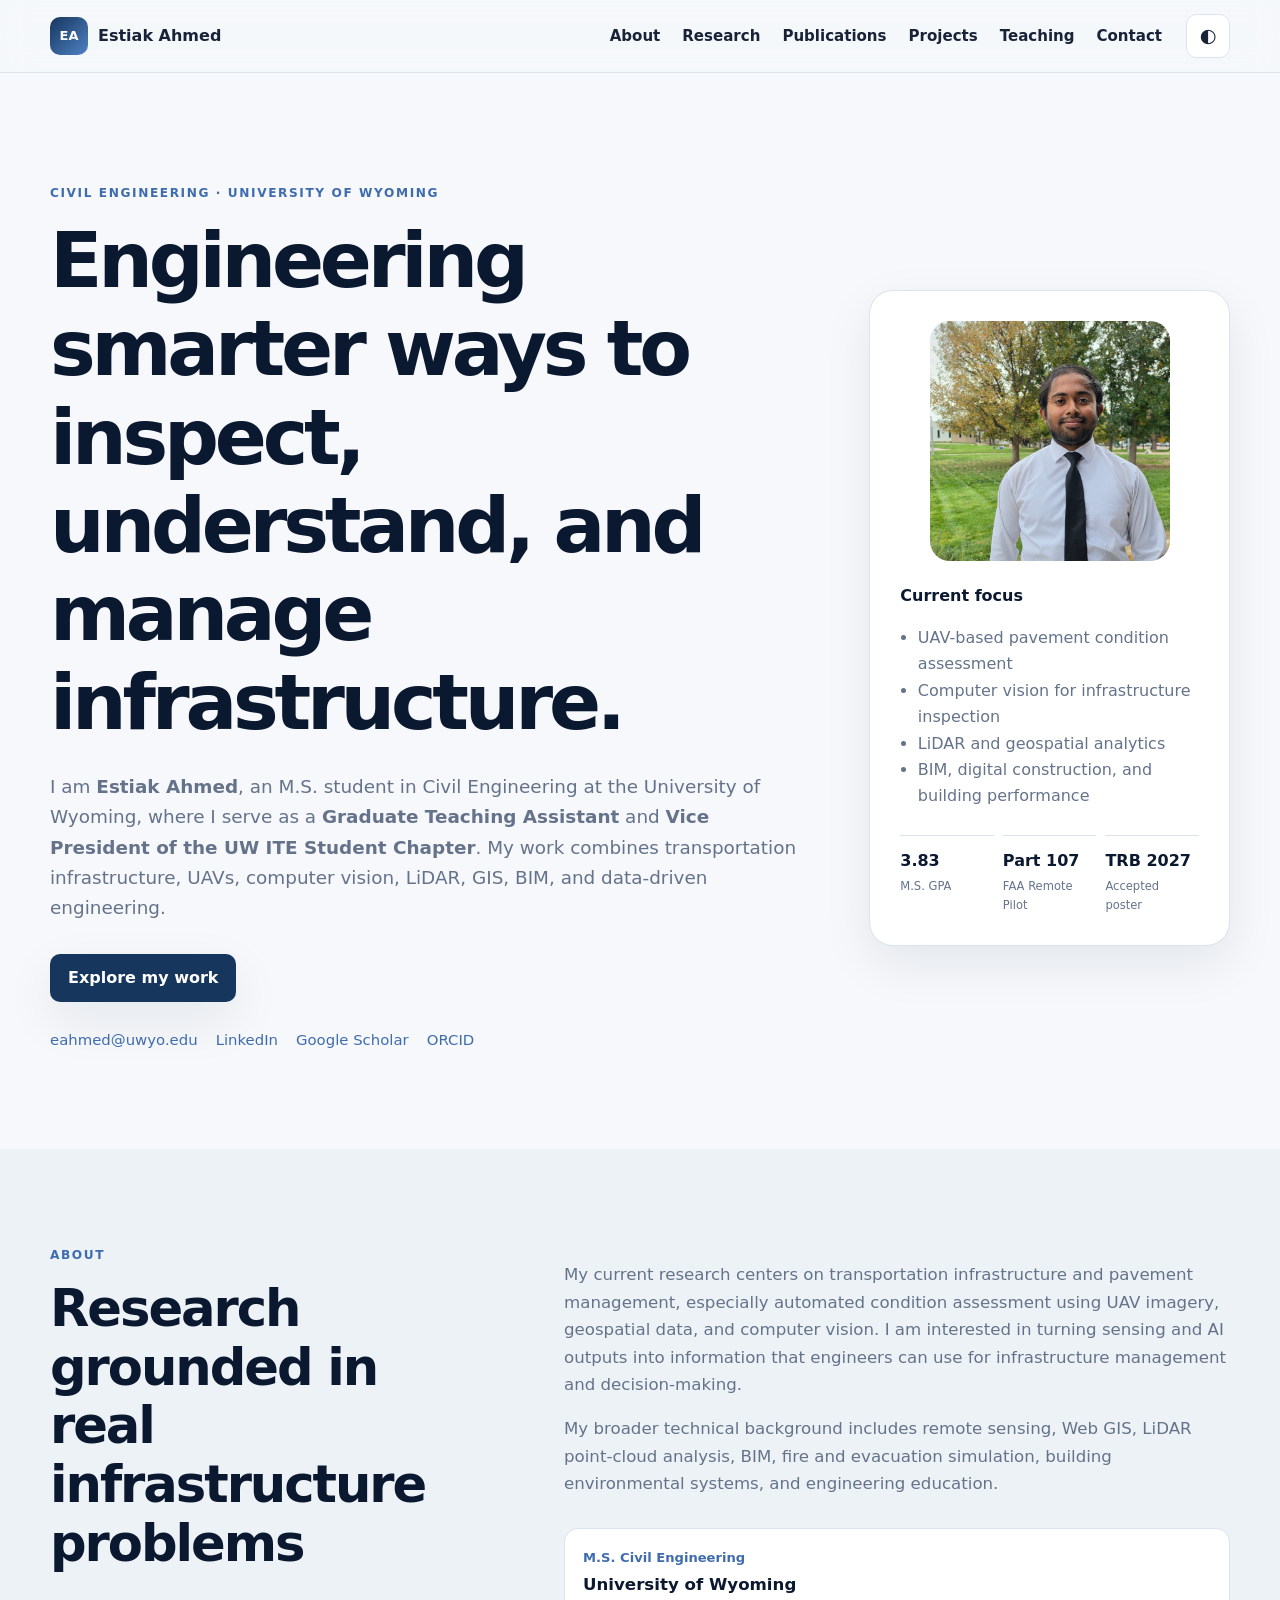
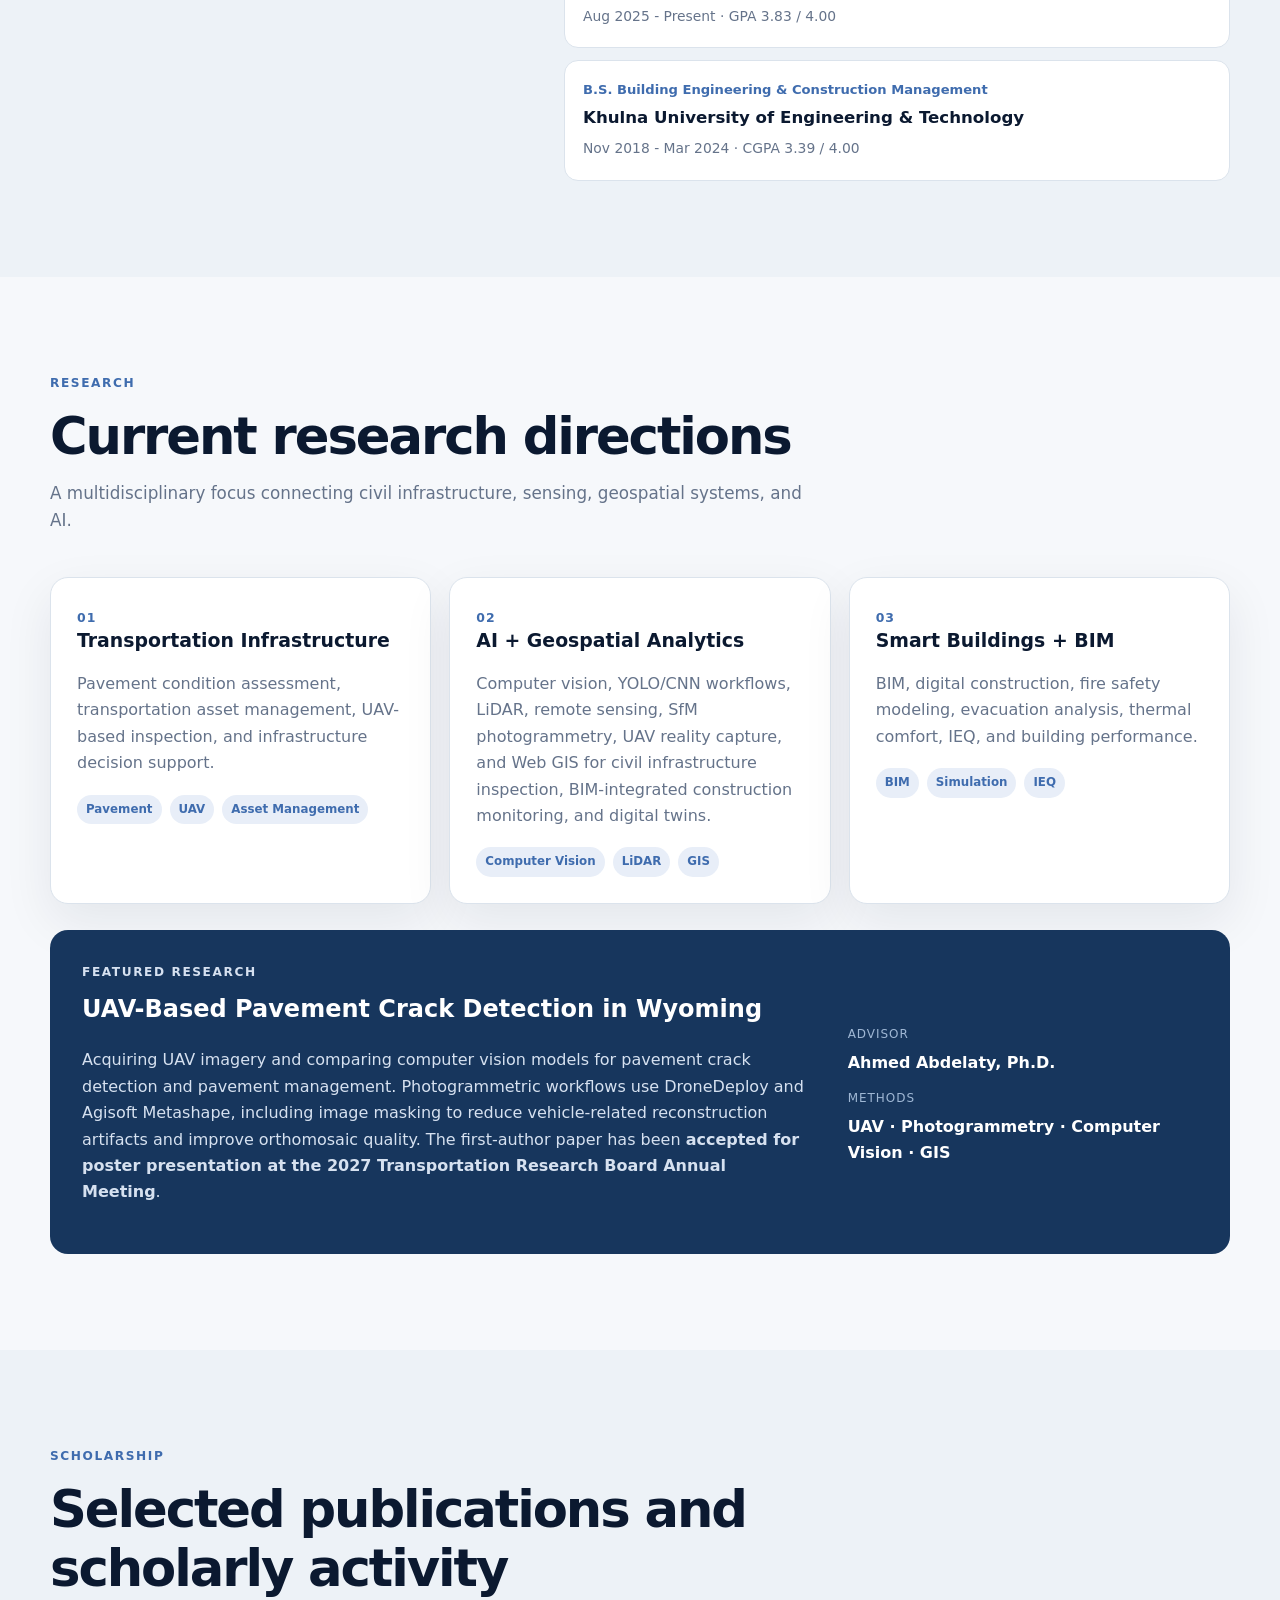
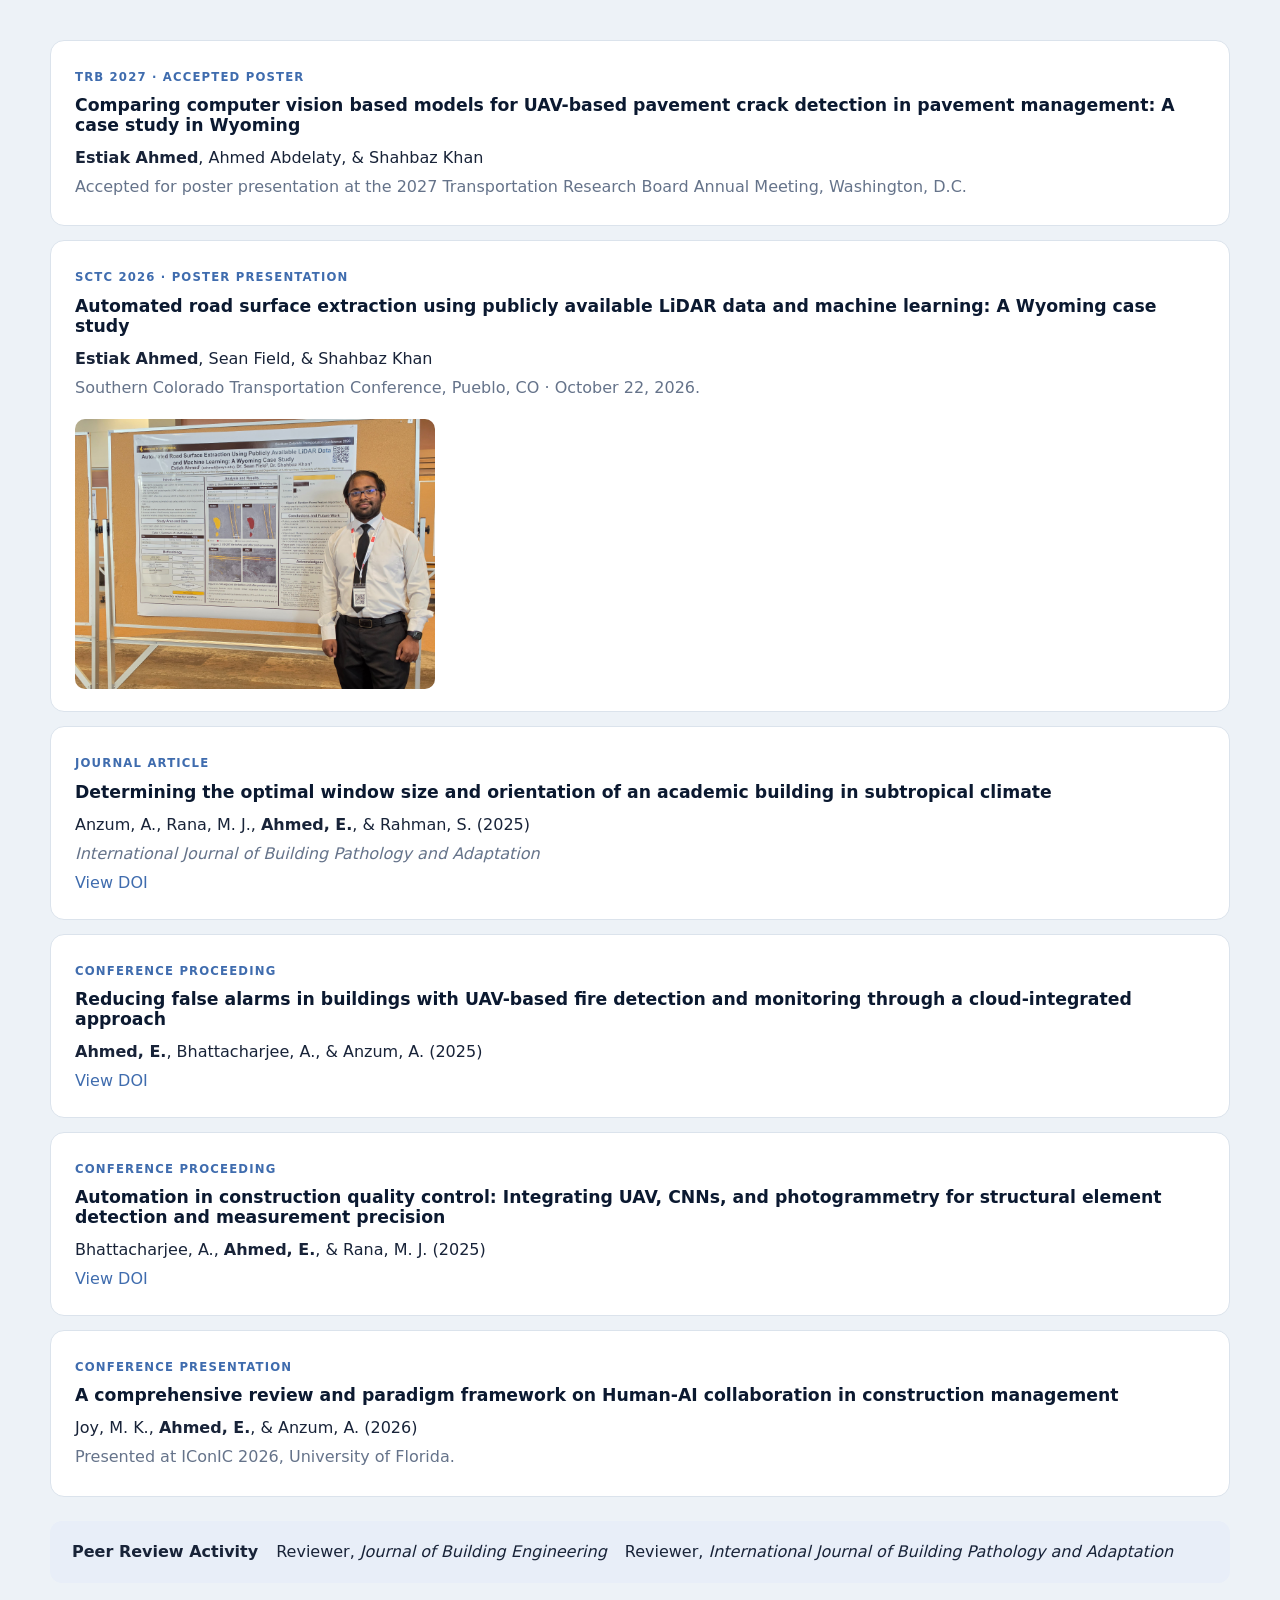
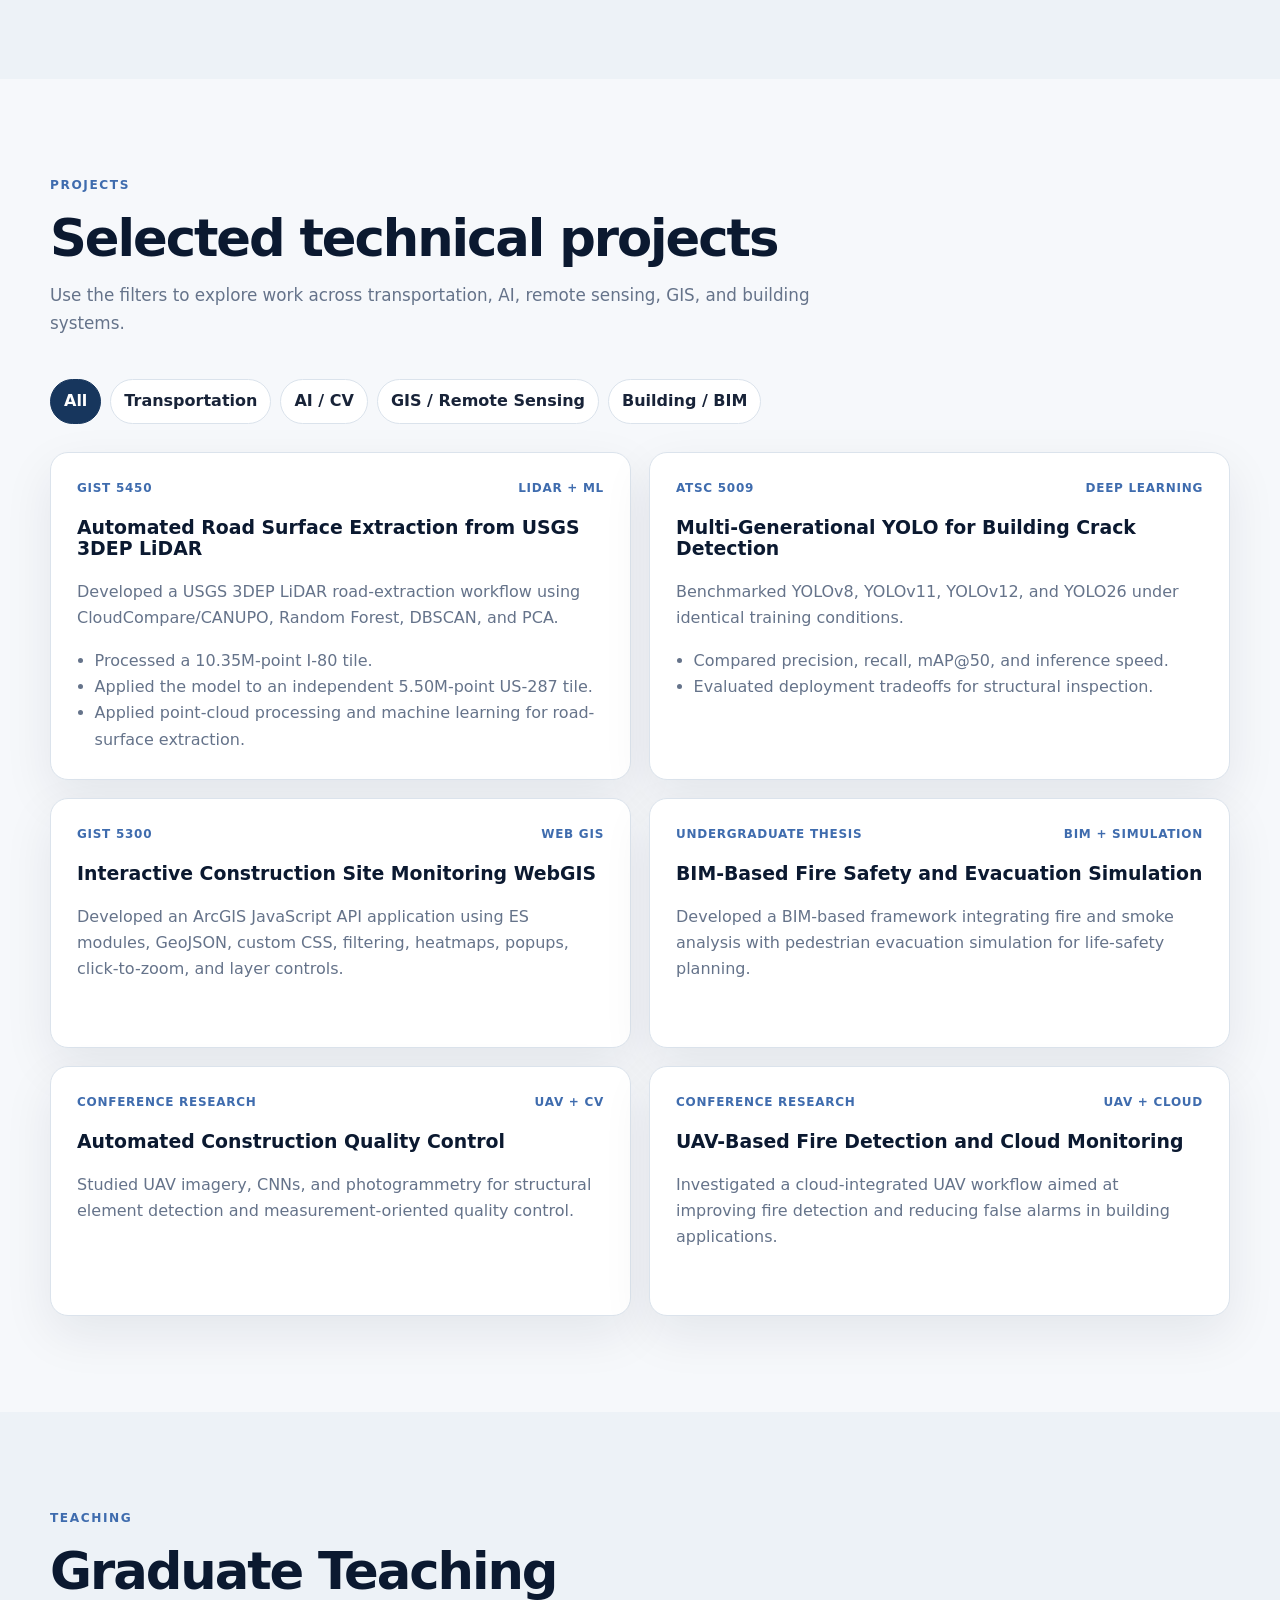
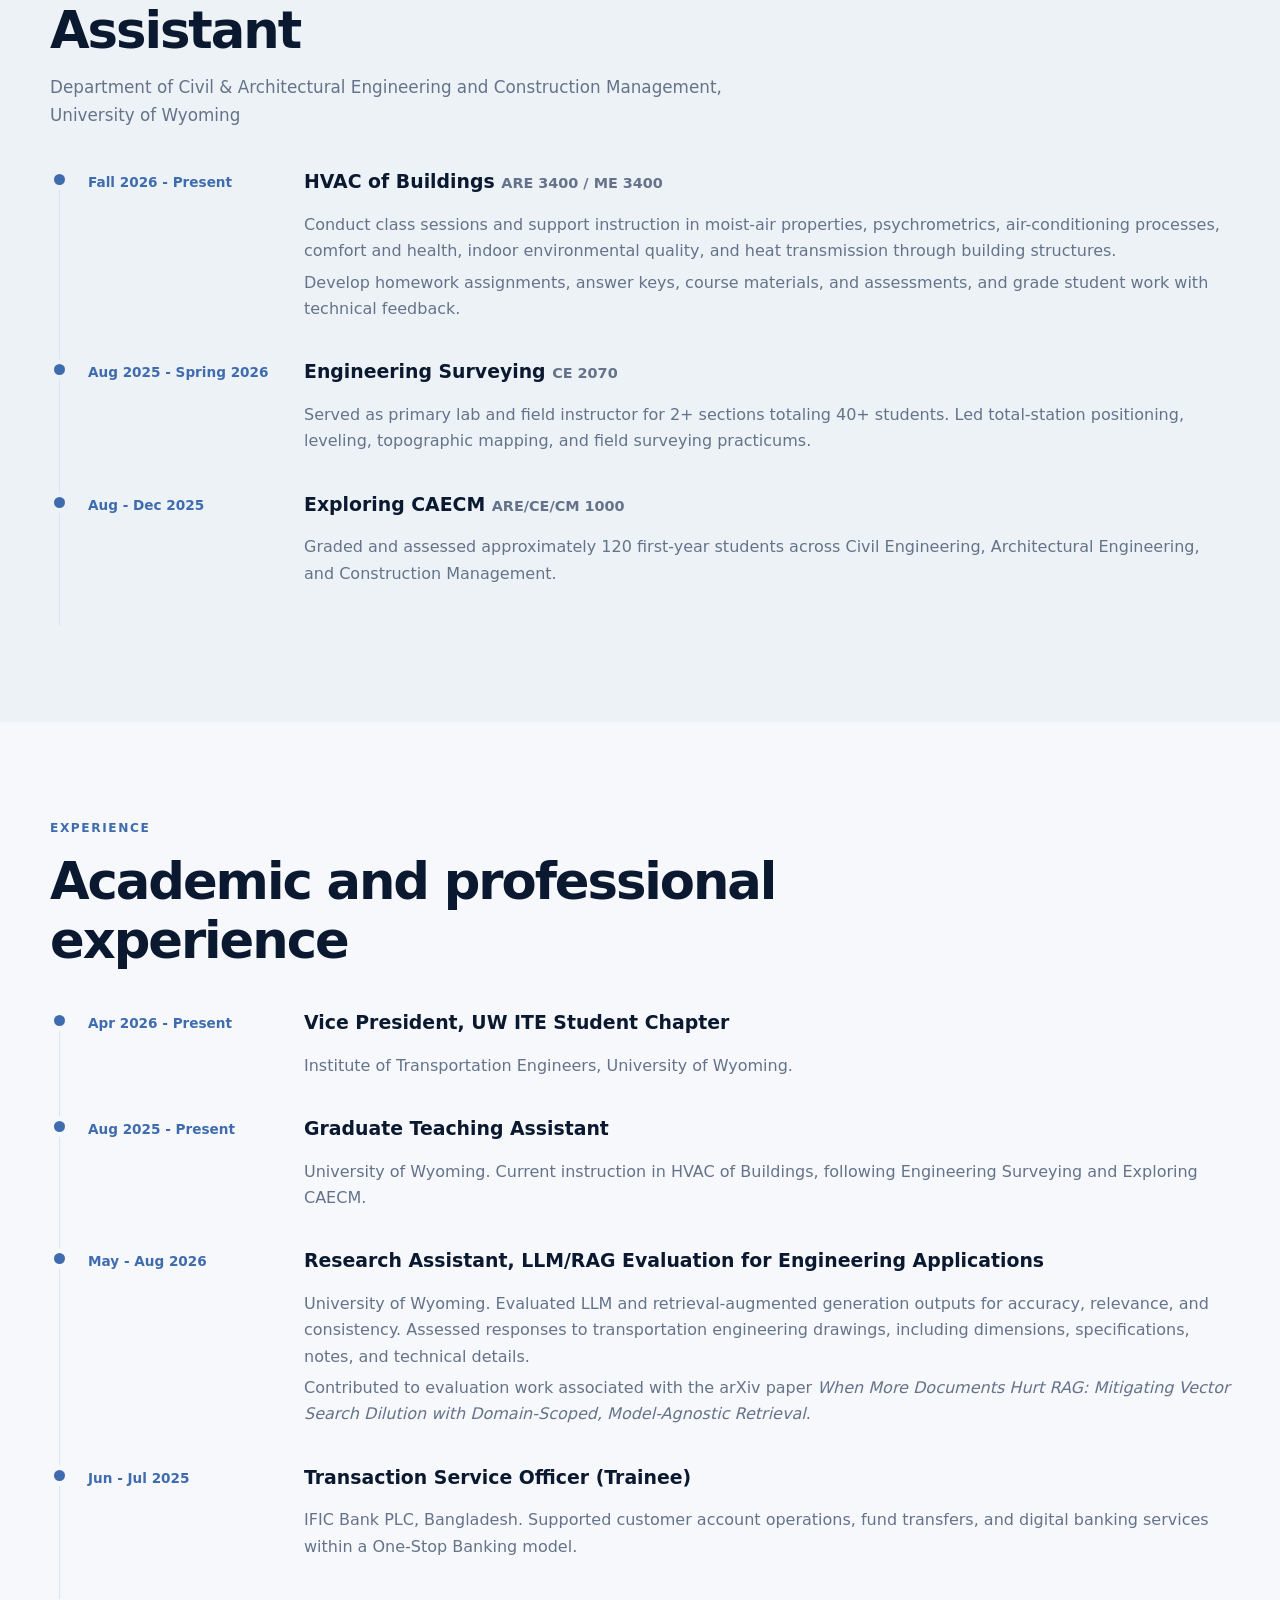
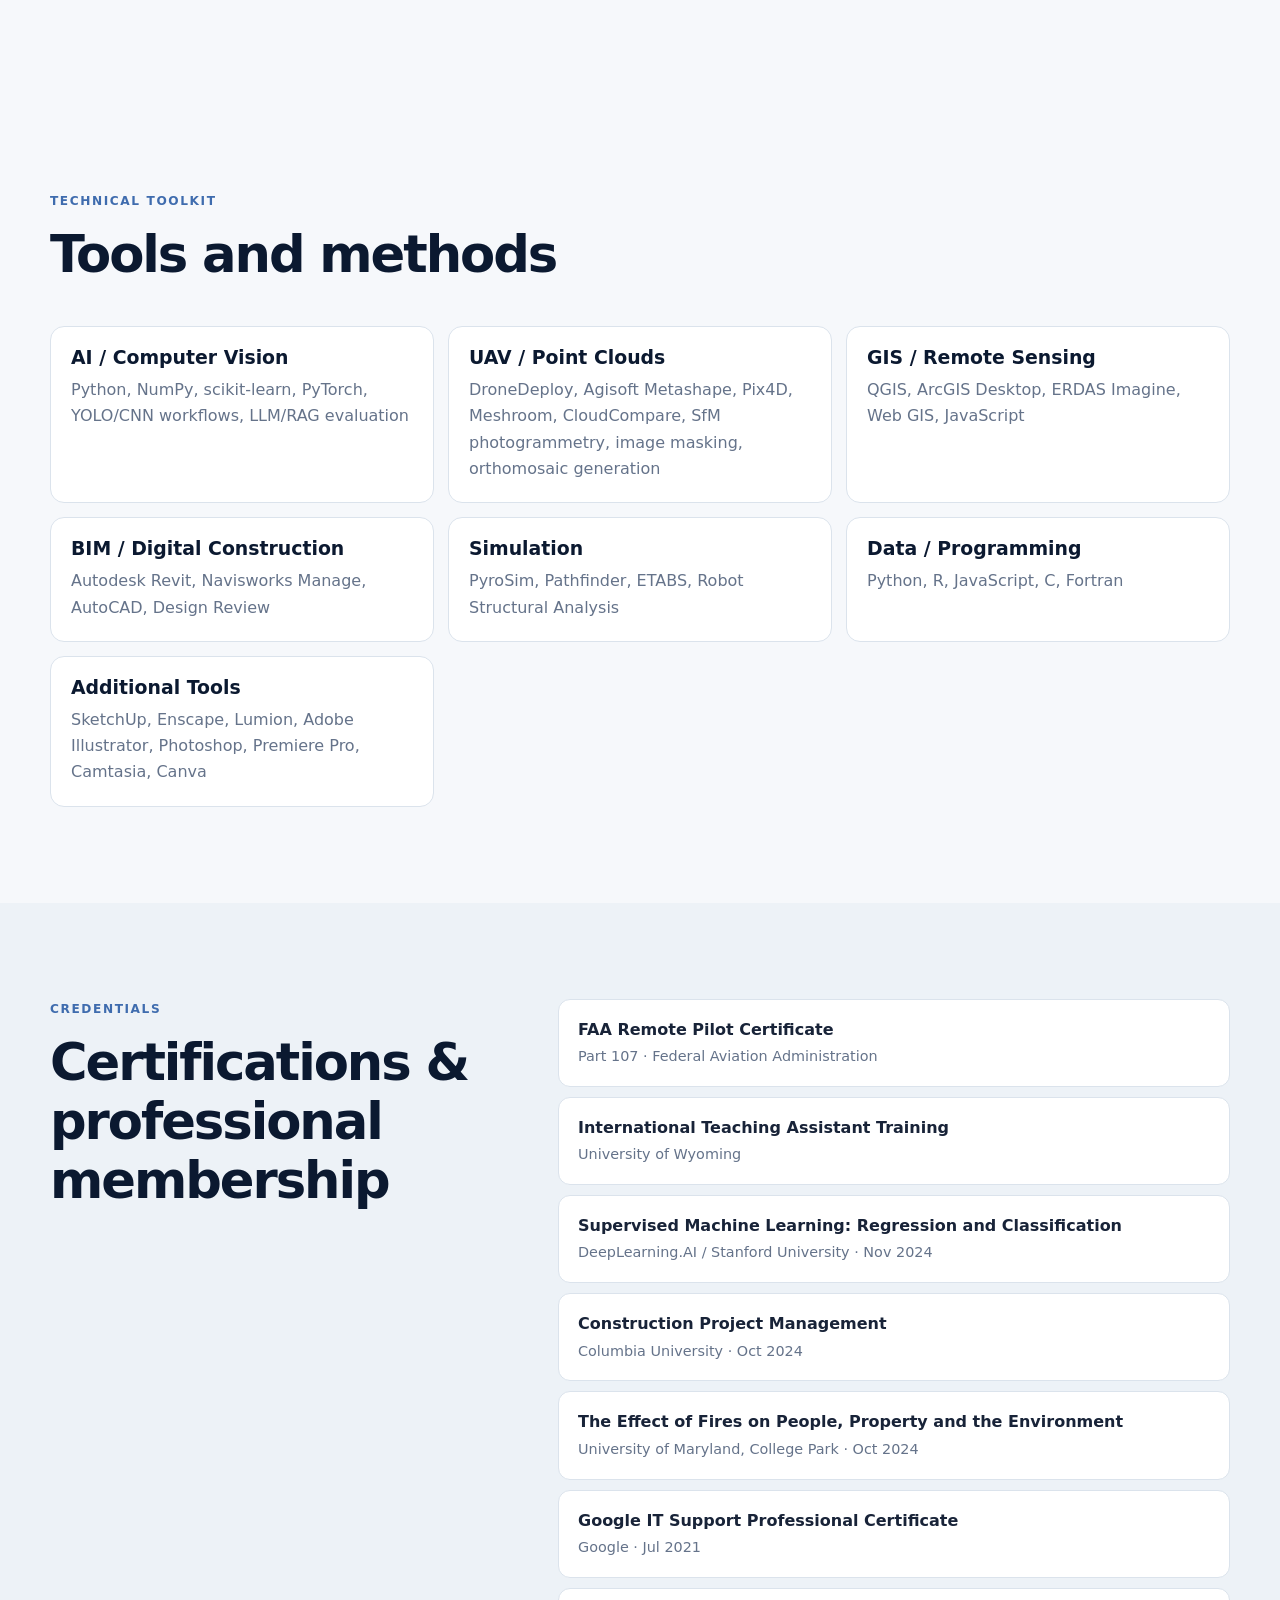
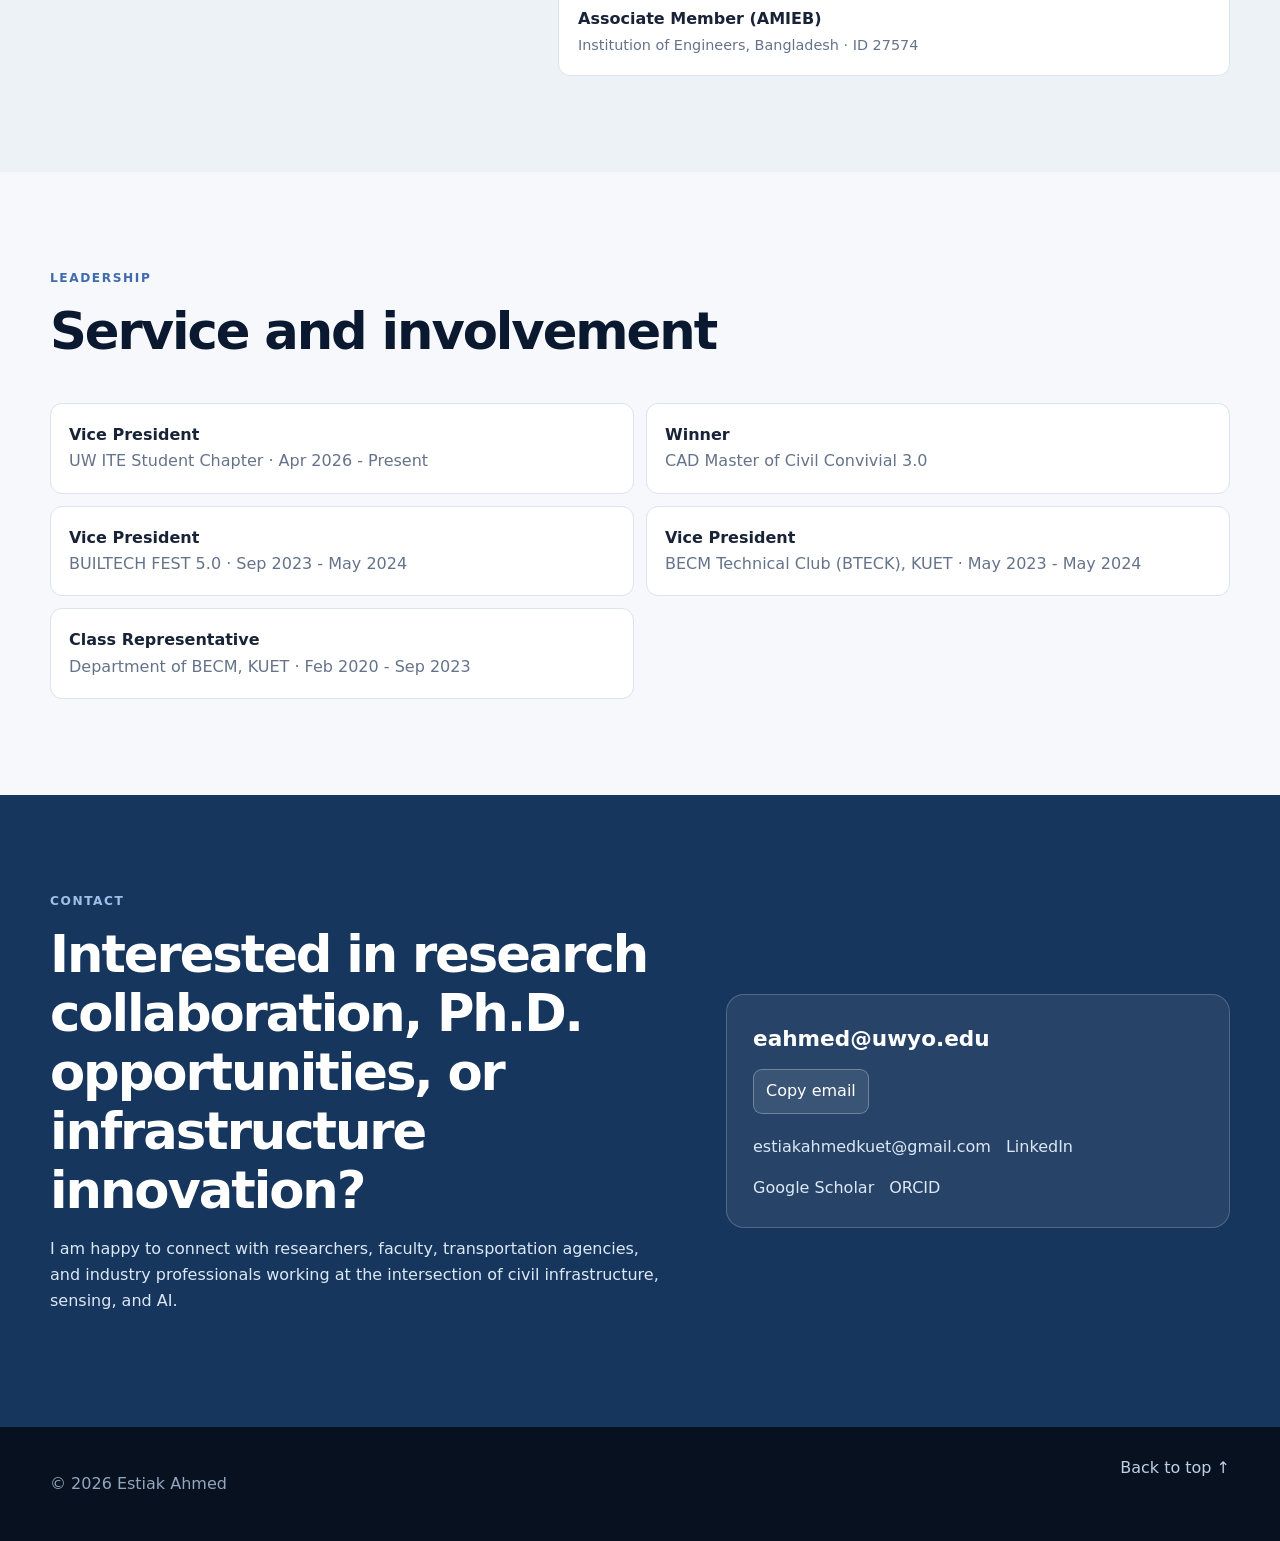
==== commit 10352892: "updated to the responsive" ====
--- a/index.html
+++ b/index.html
@@ -11,7 +11,7 @@
   <meta property="og:type" content="website" />
   <meta name="theme-color" content="#0b1930" />
   <title>Estiak Ahmed | Civil Engineering Researcher</title>
-  <link rel="stylesheet" href="styles.css" />
+  <link rel="stylesheet" href="styles.css?v=20261030-3" />
 </head>
 <body>
 <a class="skip-link" href="#main">Skip to content</a>
@@ -24,7 +24,7 @@
 <main id="main">
 <section class="hero section"><div class="container hero-grid">
 <div class="hero-copy reveal"><p class="eyebrow">Civil Engineering · University of Wyoming</p><h1>Engineering smarter ways to inspect, understand, and manage infrastructure.</h1><p class="hero-lead">I am <strong>Estiak Ahmed</strong>, an M.S. student in Civil Engineering at the University of Wyoming, where I serve as a <strong>Graduate Teaching Assistant</strong> and <strong>Vice President of the UW ITE Student Chapter</strong>. My work combines transportation infrastructure, UAVs, computer vision, LiDAR, GIS, BIM, and data-driven engineering.</p><div class="hero-actions"><a class="button primary" href="#research">Explore my work</a></div><div class="hero-links"><a href="mailto:eahmed@uwyo.edu">eahmed@uwyo.edu</a><a href="https://www.linkedin.com/in/estiakahmed" target="_blank" rel="noopener">LinkedIn</a><a href="https://scholar.google.com/citations?hl=en&user=fXemIz8AAAAJ" target="_blank" rel="noopener">Google Scholar</a><a href="https://orcid.org/0009-0007-9692-7503" target="_blank" rel="noopener">ORCID</a></div></div>
-<aside class="hero-card reveal"><img class="avatar profile-portrait" src="assets/20261022_131311.jpg" alt="Estiak Ahmed, Civil Engineering graduate student at the University of Wyoming" width="82" height="82" /><p class="hero-card-title">Current focus</p><ul class="clean-list"><li>UAV-based pavement condition assessment</li><li>Computer vision for infrastructure inspection</li><li>LiDAR and geospatial analytics</li><li>BIM, digital construction, and building performance</li></ul><div class="quick-stats"><div><strong>3.83</strong><span>M.S. GPA</span></div><div><strong>Part 107</strong><span>FAA Remote Pilot</span></div><div><strong>TRB 2027</strong><span>Accepted poster</span></div></div></aside>
+<aside class="hero-card reveal"><img class="profile-portrait" src="assets/20261022_131311.jpg" alt="Estiak Ahmed, Civil Engineering graduate student at the University of Wyoming" width="240" height="240" /><p class="hero-card-title">Current focus</p><ul class="clean-list"><li>UAV-based pavement condition assessment</li><li>Computer vision for infrastructure inspection</li><li>LiDAR and geospatial analytics</li><li>BIM, digital construction, and building performance</li></ul><div class="quick-stats"><div><strong>3.83</strong><span>M.S. GPA</span></div><div><strong>Part 107</strong><span>FAA Remote Pilot</span></div><div><strong>TRB 2027</strong><span>Accepted poster</span></div></div></aside>
 </div></section>
 <section class="section subtle" id="about"><div class="container split"><div class="section-heading reveal"><p class="eyebrow">About</p><h2>Research grounded in real infrastructure problems</h2></div><div class="prose reveal"><p>My current research centers on transportation infrastructure and pavement management, especially automated condition assessment using UAV imagery, geospatial data, and computer vision. I am interested in turning sensing and AI outputs into information that engineers can use for infrastructure management and decision-making.</p><p>My broader technical background includes remote sensing, Web GIS, LiDAR point-cloud analysis, BIM, fire and evacuation simulation, building environmental systems, and engineering education.</p><div class="education-card"><div><span class="label">M.S. Civil Engineering</span><strong>University of Wyoming</strong><small>Aug 2025 - Present · GPA 3.83 / 4.00</small></div><div><span class="label">B.S. Building Engineering & Construction Management</span><strong>Khulna University of Engineering & Technology</strong><small>Nov 2018 - Mar 2024 · CGPA 3.39 / 4.00</small></div></div></div></div></section>
 <section class="section" id="research"><div class="container"><div class="section-heading reveal"><p class="eyebrow">Research</p><h2>Current research directions</h2><p class="section-intro">A multidisciplinary focus connecting civil infrastructure, sensing, geospatial systems, and AI.</p></div><div class="card-grid three"><article class="info-card reveal"><span class="card-number">01</span><h3>Transportation Infrastructure</h3><p>Pavement condition assessment, transportation asset management, UAV-based inspection, and infrastructure decision support.</p><div class="tags"><span>Pavement</span><span>UAV</span><span>Asset Management</span></div></article><article class="info-card reveal"><span class="card-number">02</span><h3>AI + Geospatial Analytics</h3><p>Computer vision, YOLO/CNN workflows, LiDAR, remote sensing, SfM photogrammetry, UAV reality capture, and Web GIS for civil infrastructure inspection, BIM-integrated construction monitoring, and digital twins.</p><div class="tags"><span>Computer Vision</span><span>LiDAR</span><span>GIS</span></div></article><article class="info-card reveal"><span class="card-number">03</span><h3>Smart Buildings + BIM</h3><p>BIM, digital construction, fire safety modeling, evacuation analysis, thermal comfort, IEQ, and building performance.</p><div class="tags"><span>BIM</span><span>Simulation</span><span>IEQ</span></div></article></div><div class="featured-research reveal"><div><p class="eyebrow">Featured research</p><h3>UAV-Based Pavement Crack Detection in Wyoming</h3><p>Acquiring UAV imagery and comparing computer vision models for pavement crack detection and pavement management. Photogrammetric workflows use DroneDeploy and Agisoft Metashape, including image masking to reduce vehicle-related reconstruction artifacts and improve orthomosaic quality. The first-author paper has been <strong>accepted for poster presentation at the 2027 Transportation Research Board Annual Meeting</strong>.</p></div><div class="feature-meta"><span>Advisor</span><strong>Ahmed Abdelaty, Ph.D.</strong><span>Methods</span><strong>UAV · Photogrammetry · Computer Vision · GIS</strong></div></div></div></section>
--- a/styles.css
+++ b/styles.css
@@ -7,10 +7,20 @@
 .publication-list{display:grid;gap:14px}.publication{background:var(--surface);border:1px solid var(--line);border-radius:14px;padding:22px 24px;transition:.2s}.publication:hover{transform:translateY(-2px);border-color:var(--accent)}.publication h3{margin:7px 0 9px;font-size:1.08rem}.publication p{margin:3px 0}.pub-type{color:var(--accent);font-size:.73rem;text-transform:uppercase;letter-spacing:.1em;font-weight:850}.muted{color:var(--muted)}.review-note{margin-top:24px;padding:18px 22px;background:var(--accentsoft);border-radius:12px;display:flex;gap:18px;flex-wrap:wrap;align-items:center}.filter-row{display:flex;gap:9px;flex-wrap:wrap;margin-bottom:28px}.filter{border:1px solid var(--line);background:var(--surface);color:var(--text);padding:8px 13px;border-radius:999px;cursor:pointer;font-weight:750}.filter.active{background:var(--navy2);color:#fff;border-color:var(--navy2)}.project-grid{display:grid;grid-template-columns:repeat(2,1fr);gap:18px}.project-card{min-height:250px}.project-card.hidden{display:none}.project-topline{display:flex;justify-content:space-between;gap:15px;color:var(--accent);font-size:.75rem;font-weight:850;text-transform:uppercase;letter-spacing:.06em}.project-card h3{margin-top:18px}.project-card ul{padding-left:1.1rem;margin-bottom:0}
 .timeline{border-left:1px solid var(--line);margin-left:9px}.timeline-item{position:relative;display:grid;grid-template-columns:190px 1fr;gap:26px;padding:0 0 34px 28px}.timeline-item:before{content:"";position:absolute;left:-6px;top:3px;width:11px;height:11px;border-radius:50%;background:var(--accent);box-shadow:0 0 0 5px var(--bg)}.subtle .timeline-item:before{box-shadow:0 0 0 5px var(--surface2)}.timeline-date{color:var(--accent);font-weight:800;font-size:.85rem}.timeline-item h3 span{color:var(--muted);font-weight:600;font-size:.9rem}.timeline-item p{color:var(--muted);margin:5px 0}.skills-grid{display:grid;grid-template-columns:repeat(3,1fr);gap:14px}.skill-block{padding:20px;border:1px solid var(--line);background:var(--surface);border-radius:14px}.skill-block h3{margin-bottom:8px}.skill-block p{color:var(--muted);margin:0}.credentials-grid{display:grid;grid-template-columns:.8fr 1.2fr;gap:60px;align-items:start}.credential-list{display:grid;gap:10px}.credential-list div{padding:17px 19px;background:var(--surface);border:1px solid var(--line);border-radius:12px}.credential-list strong,.credential-list span{display:block}.credential-list span{color:var(--muted);font-size:.9rem;margin-top:2px}.leadership-grid{display:grid;grid-template-columns:repeat(2,1fr);gap:12px}.leadership-item{padding:18px;border:1px solid var(--line);border-radius:12px;background:var(--surface)}.leadership-item strong,.leadership-item span{display:block}.leadership-item span{color:var(--muted)}
 .contact-section{background:#17365d;color:#dce8f6}.contact-section h2{color:#fff}.contact-section .eyebrow{color:#9fc0eb}.contact-grid{display:grid;grid-template-columns:1.1fr .9fr;gap:60px;align-items:center}.contact-card{padding:26px;border:1px solid rgba(255,255,255,.2);border-radius:18px;background:rgba(255,255,255,.07)}.contact-email{display:block;color:#fff;font-size:1.35rem;font-weight:850;margin-bottom:13px}.copy-email{border:1px solid rgba(255,255,255,.28);background:rgba(255,255,255,.09);color:#fff;border-radius:9px;padding:8px 12px;cursor:pointer;margin-bottom:20px}.contact-links{display:flex;gap:15px;flex-wrap:wrap}.contact-links a{color:#dce8f6}.site-footer{padding:28px 0;background:#07111f;color:#93a6be}.footer-wrap{display:flex;justify-content:space-between;gap:20px}.site-footer a{color:#bed0e5}.reveal{opacity:0;transform:translateY(18px);transition:opacity .55s ease,transform .55s ease}.reveal.visible{opacity:1;transform:translateY(0)}
-@media(max-width:940px){.nav-toggle{display:block;margin-left:auto}.nav{position:absolute;left:20px;right:20px;top:64px;display:none;flex-direction:column;align-items:stretch;gap:3px;background:var(--surface);border:1px solid var(--line);border-radius:14px;padding:12px;box-shadow:var(--shadow)}.nav.open{display:flex}.nav a{padding:10px 8px}.hero-grid,.split,.featured-research,.contact-grid,.credentials-grid{grid-template-columns:1fr}.card-grid.three,.skills-grid{grid-template-columns:repeat(2,1fr)}.hero{min-height:auto}}
+@media(max-width:1024px){.nav-toggle{display:block;margin-left:auto}.nav{position:absolute;left:20px;right:20px;top:64px;display:none;flex-direction:column;align-items:stretch;gap:3px;background:var(--surface);border:1px solid var(--line);border-radius:14px;padding:12px;box-shadow:var(--shadow)}.nav.open{display:flex}.nav a{padding:10px 8px}.hero-grid,.split,.featured-research,.contact-grid,.credentials-grid{grid-template-columns:1fr}.card-grid.three,.skills-grid{grid-template-columns:repeat(2,1fr)}.hero{min-height:auto}}
 @media(max-width:680px){.container{width:min(100% - 28px,var(--max))}.section{padding:72px 0}.brand-text{display:none}.hero{padding-top:74px}h1{font-size:2.75rem}.quick-stats{grid-template-columns:1fr}.card-grid.three,.project-grid,.skills-grid,.leadership-grid{grid-template-columns:1fr}.timeline-item{grid-template-columns:1fr;gap:5px}.hero-card{padding:23px}.featured-research{padding:24px}.footer-wrap{flex-direction:column}}
 @media(prefers-reduced-motion:reduce){html{scroll-behavior:auto}.reveal{opacity:1;transform:none;transition:none}}
 
-/* Requested profile and conference photography. */
-.avatar.profile-portrait{width:100%;height:auto;aspect-ratio:1/1;object-fit:cover;object-position:57% 27%;display:block}
-.conference-photo{display:block;width:100%;max-width:760px;height:auto;aspect-ratio:3/2;object-fit:cover;object-position:center top;border-radius:10px;margin-top:18px}
+/* Bounded photography, independent of the original initials avatar. */
+.profile-portrait{display:block;width:240px;max-width:100%;height:auto;aspect-ratio:1/1;object-fit:cover;object-position:57% 27%;border-radius:20px;margin:0 auto 22px}
+.conference-photo{display:block;width:360px;max-width:100%;height:auto;aspect-ratio:4/3;object-fit:contain;border-radius:10px;margin-top:18px}
+/* Allow grid children and long contact text to fit narrow screens. */
+.hero-grid>*,.split>*,.featured-research>*,.contact-grid>*,.credentials-grid>*,.card-grid>*,.project-grid>*,.skills-grid>*,.leadership-grid>*,.timeline-item>*{min-width:0}
+h1,h2,h3,.contact-email,.contact-links,.hero-links{overflow-wrap:anywhere}
+.project-topline{flex-wrap:wrap}
+section[id]{scroll-margin-top:88px}
+.theme-toggle,.nav-toggle{flex-shrink:0;min-width:44px;min-height:44px}
+.filter,.copy-email{min-height:44px}
+@media(min-width:1025px) and (max-width:1180px){.hero-grid{grid-template-columns:minmax(0,1.2fr) minmax(280px,.8fr);gap:32px}.nav{gap:16px}.nav-wrap{gap:18px}}
+@media(max-width:1024px){.hero-grid,.split,.featured-research,.contact-grid,.credentials-grid{gap:32px}.hero-card{width:100%;max-width:420px;justify-self:center}.section{padding:72px 0}.nav{max-height:calc(100dvh - 88px);overflow-y:auto}.nav a{min-height:44px}}
+@media(max-width:680px){h1{font-size:clamp(2rem,8vw,2.75rem)}h2{font-size:clamp(1.7rem,6.5vw,2.2rem)}.hero{padding-top:48px}.section{padding-bottom:56px}.section-heading{margin-bottom:28px}.info-card,.project-card,.publication{padding:20px}.contact-card{padding:20px}.contact-email{font-size:clamp(1rem,4.5vw,1.35rem)}.hero-links,.contact-links{gap:12px}.hero-card{padding:23px}.project-card{min-height:0}.timeline-item{padding-left:22px}.profile-portrait{width:220px}.conference-photo{width:300px}.footer-wrap{gap:12px}}
